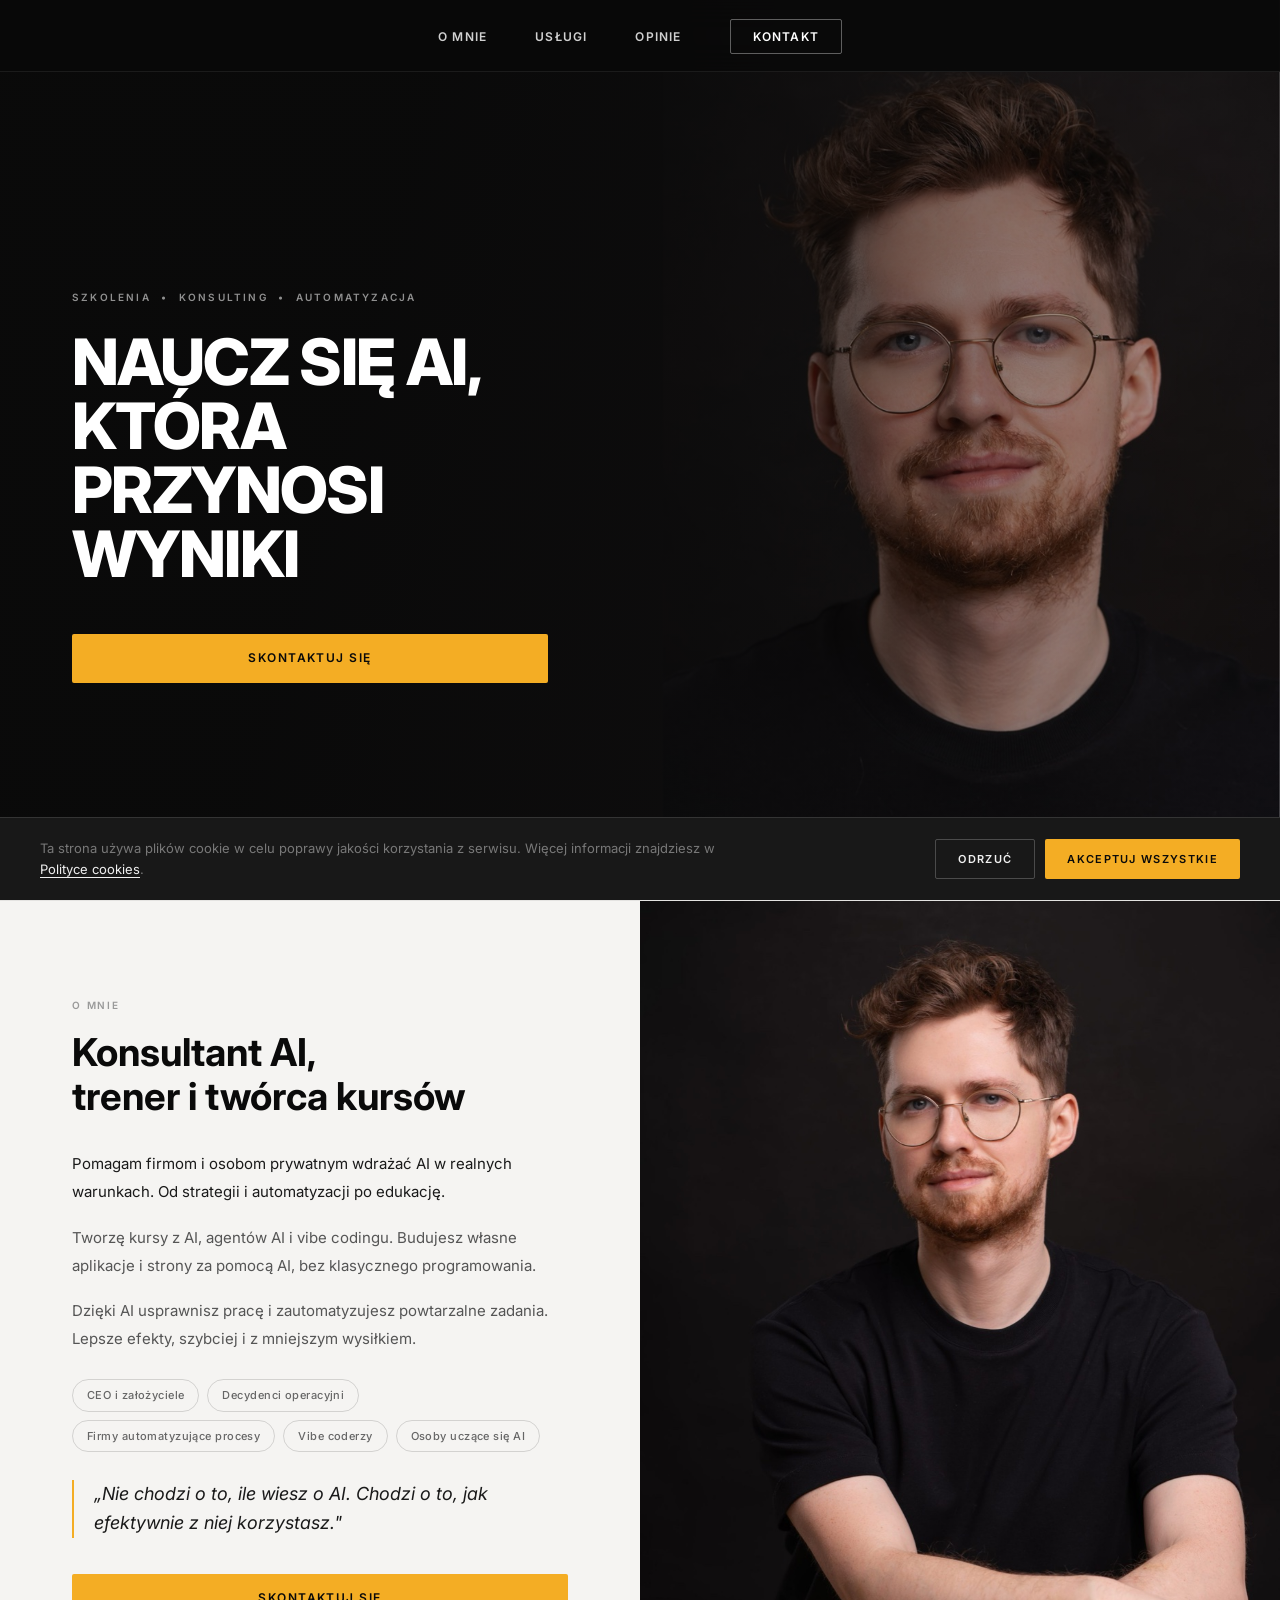
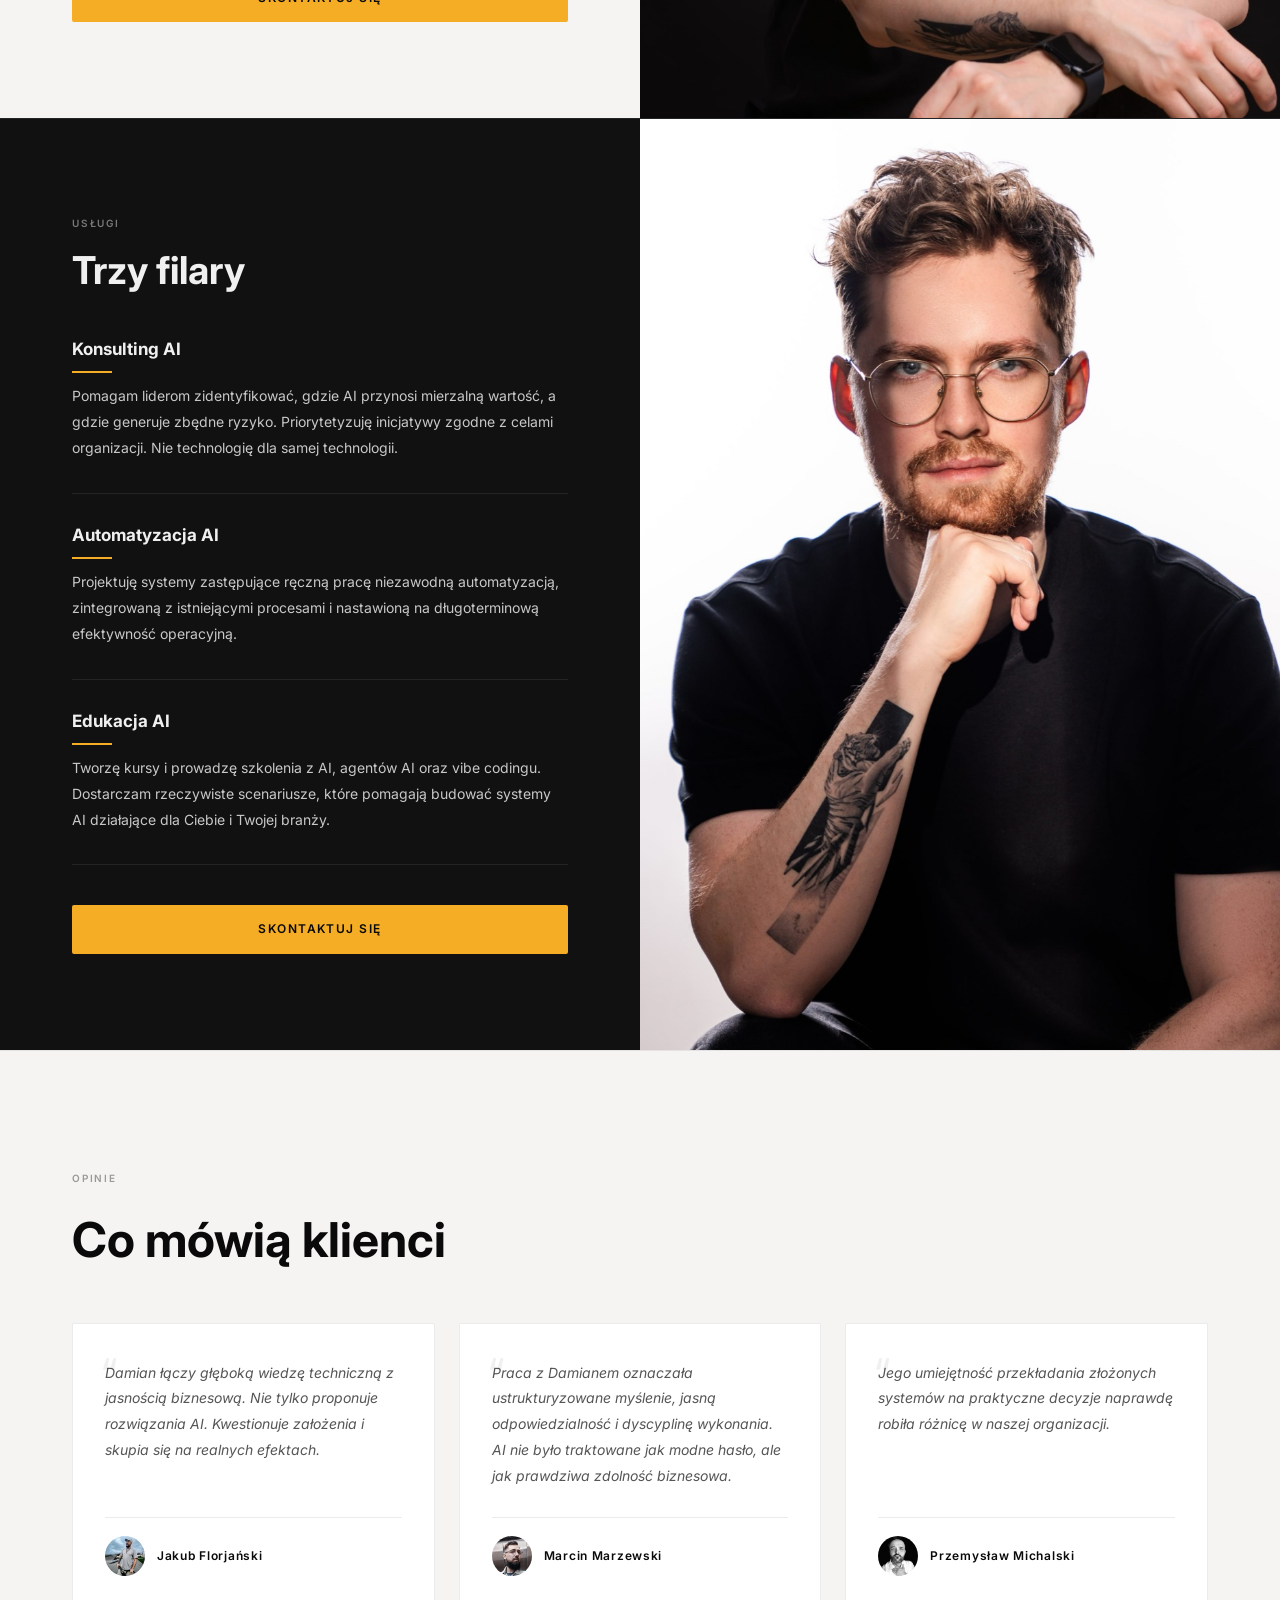
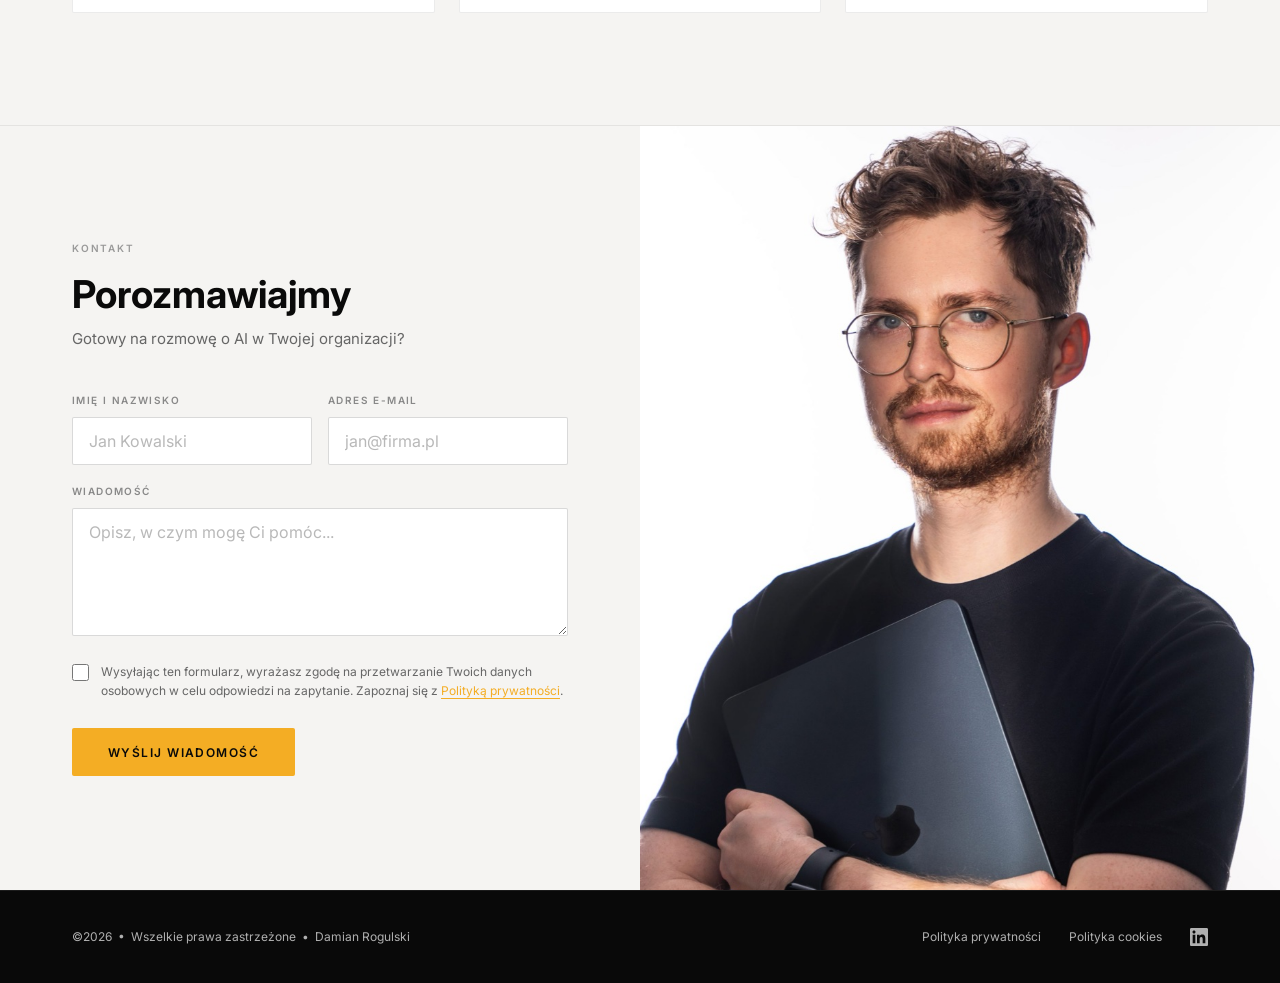
==== index.html @ da8a0a3e "Inicjalny commit strony drogulski.com Statyczna strona HTML/CSS/JS zastępująca WordPress. Zawiera: h" ====
<!DOCTYPE html>
<html lang="pl">
<head>
  <meta charset="UTF-8" />
  <meta name="viewport" content="width=device-width, initial-scale=1.0" />

  <!-- SEO podstawowe -->
  <title>Damian Rogulski | Kursy AI, Agenci AI i Automatyzacja</title>
  <meta name="description" content="Konsultant i trener AI. Kursy z AI, agentów AI i vibe codingu. Pomagam firmom automatyzować procesy i wdrażać sztuczną inteligencję, która daje wyniki." />
  <meta name="keywords" content="kursy AI, szkolenia AI, agenci AI, automatyzacja AI, vibe coding, konsulting AI, sztuczna inteligencja, AI dla firm, nauka AI, ChatGPT, Claude AI, Damian Rogulski" />
  <meta name="author" content="Damian Rogulski" />
  <link rel="canonical" href="https://drogulski.com/" />

  <!-- Open Graph -->
  <meta property="og:type" content="website" />
  <meta property="og:url" content="https://drogulski.com/" />
  <meta property="og:title" content="Damian Rogulski | Kursy AI, Agenci AI i Automatyzacja" />
  <meta property="og:description" content="Konsultant i trener AI. Kursy z AI, agentów AI i vibe codingu. Pomagam firmom automatyzować procesy i wdrażać sztuczną inteligencję, która daje wyniki." />
  <meta property="og:image" content="https://drogulski.com/images/og.jpg" />
  <meta property="og:image:width" content="1200" />
  <meta property="og:image:height" content="630" />
  <meta property="og:locale" content="pl_PL" />
  <meta property="og:site_name" content="Damian Rogulski" />

  <!-- Twitter Card -->
  <meta name="twitter:card" content="summary_large_image" />
  <meta name="twitter:title" content="Damian Rogulski | Kursy AI, Agenci AI i Automatyzacja" />
  <meta name="twitter:description" content="Konsultant i trener AI. Kursy z AI, agentów AI i vibe codingu. Pomagam firmom wdrażać AI, która daje wyniki." />
  <meta name="twitter:image" content="https://drogulski.com/images/og.jpg" />

  <!-- Favicon -->
  <link rel="icon" type="image/png" href="favicon.png" />

  <!-- Fonts -->
  <link rel="preconnect" href="https://fonts.googleapis.com" />
  <link rel="preconnect" href="https://fonts.gstatic.com" crossorigin />
  <link href="https://fonts.googleapis.com/css2?family=Inter:wght@300;400;500;600;700;800&display=swap" rel="stylesheet" />
  <link rel="stylesheet" href="styles.css" />

  <!-- Schema.org -->
  <script type="application/ld+json">
  {
    "@context": "https://schema.org",
    "@type": "Person",
    "name": "Damian Rogulski",
    "url": "https://drogulski.com",
    "image": "https://drogulski.com/images/hero.jpg",
    "jobTitle": "Konsultant AI i Trener",
    "description": "Konsultant AI, trener i twórca kursów z zakresu sztucznej inteligencji, agentów AI, automatyzacji i vibe codingu.",
    "knowsAbout": [
      "Sztuczna inteligencja", "Automatyzacja AI", "Agenty AI",
      "Vibe coding", "Konsulting AI", "ChatGPT", "Kursy AI", "Szkolenia AI"
    ],
    "sameAs": ["https://www.linkedin.com/in/damianrogulski/"],
    "hasOfferCatalog": {
      "@type": "OfferCatalog",
      "name": "Usługi AI",
      "itemListElement": [
        {
          "@type": "Offer",
          "itemOffered": {
            "@type": "Service",
            "name": "Konsulting AI",
            "description": "Identyfikacja obszarów wdrożenia AI i priorytetyzacja inicjatyw zgodnych z celami organizacji."
          }
        },
        {
          "@type": "Offer",
          "itemOffered": {
            "@type": "Service",
            "name": "Automatyzacja AI",
            "description": "Projektowanie systemów automatyzacji procesów biznesowych z wykorzystaniem AI."
          }
        },
        {
          "@type": "Offer",
          "itemOffered": {
            "@type": "Service",
            "name": "Kursy i szkolenia AI",
            "description": "Kursy z AI, agentów AI i vibe codingu dla firm i osób prywatnych."
          }
        }
      ]
    }
  }
  </script>
</head>
<body>

  <!-- ========================
       NAVIGATION
       ======================== -->
  <nav class="nav" id="nav">
    <div class="nav__inner">
      <ul class="nav__menu" id="navMenu">
        <li><a href="#o-mnie">O mnie</a></li>
        <li><a href="#uslugi">Usługi</a></li>
        <li><a href="#opinie">Opinie</a></li>
        <li><a href="#kontakt" class="nav__cta">Kontakt</a></li>
      </ul>
      <button class="nav__burger" id="navBurger" aria-label="Otwórz menu" aria-expanded="false">
        <span></span><span></span><span></span>
      </button>
    </div>
  </nav>

  <!-- ========================
       HERO
       ======================== -->
  <section class="hero" id="start">
    <div class="hero__bg">
      <img src="images/hero.jpg" alt="" role="presentation" fetchpriority="high" />
    </div>
    <div class="hero__content">
      <p class="hero__eyebrow">SZKOLENIA &nbsp;•&nbsp; KONSULTING &nbsp;•&nbsp; AUTOMATYZACJA</p>
      <h1 class="hero__title">NAUCZ SIĘ AI,<br>KTÓRA PRZYNOSI<br>WYNIKI</h1>
      <a href="#kontakt" class="btn btn--primary">SKONTAKTUJ SIĘ</a>
    </div>
  </section>

  <!-- ========================
       ABOUT
       ======================== -->
  <section class="about" id="o-mnie">
    <div class="about__content">
      <span class="section-label">O mnie</span>
      <h2 class="about__heading">Konsultant&nbsp;AI,<br>trener i&nbsp;twórca kursów</h2>

      <p class="about__lead">
        Pomagam firmom i osobom prywatnym wdrażać AI w realnych warunkach.
        Od strategii i automatyzacji po edukację.
      </p>
      <p>
        Tworzę kursy z AI, agentów AI i vibe codingu.
        Budujesz własne aplikacje i strony za pomocą AI, bez klasycznego programowania.
      </p>
      <p>
        Dzięki AI usprawnisz pracę i zautomatyzujesz powtarzalne zadania.
        Lepsze efekty, szybciej i z mniejszym wysiłkiem.
      </p>

      <div class="about__chips">
        <span class="chip">CEO&nbsp;i&nbsp;założyciele</span>
        <span class="chip">Decydenci operacyjni</span>
        <span class="chip">Firmy automatyzujące procesy</span>
        <span class="chip">Vibe coderzy</span>
        <span class="chip">Osoby uczące się AI</span>
      </div>

      <p class="about__quote">
        „Nie chodzi o to, ile wiesz o AI. Chodzi o to, jak efektywnie z niej korzystasz."
      </p>

      <a href="#kontakt" class="btn btn--primary">SKONTAKTUJ SIĘ</a>
    </div>
    <div class="about__photo">
      <img src="images/about.jpg" alt="Damian Rogulski" loading="lazy" />
    </div>
  </section>

  <!-- ========================
       SERVICES
       ======================== -->
  <section class="services" id="uslugi">
    <div class="services__content">
      <span class="section-label">Usługi</span>
      <h2 class="services__title">Trzy filary</h2>

      <div class="service-item">
        <h3>Konsulting AI</h3>
        <p>
          Pomagam liderom zidentyfikować, gdzie AI przynosi mierzalną wartość,
          a gdzie generuje zbędne ryzyko. Priorytetyzuję inicjatywy zgodne
          z celami organizacji. Nie technologię dla samej technologii.
        </p>
      </div>

      <div class="service-item">
        <h3>Automatyzacja AI</h3>
        <p>
          Projektuję systemy zastępujące ręczną pracę niezawodną automatyzacją,
          zintegrowaną z istniejącymi procesami i nastawioną na długoterminową
          efektywność operacyjną.
        </p>
      </div>

      <div class="service-item">
        <h3>Edukacja AI</h3>
        <p>
          Tworzę kursy i prowadzę szkolenia z AI, agentów AI oraz vibe codingu.
          Dostarczam rzeczywiste scenariusze, które pomagają budować systemy AI
          działające dla Ciebie i Twojej branży.
        </p>
      </div>

      <a href="#kontakt" class="btn btn--primary">SKONTAKTUJ SIĘ</a>
    </div>
    <div class="services__photo">
      <img src="images/services.jpg" alt="Damian Rogulski" loading="lazy" />
    </div>
  </section>

  <!-- ========================
       TESTIMONIALS
       ======================== -->
  <section class="testimonials" id="opinie">
    <div class="container">
      <div class="testimonials__header">
        <span class="section-label">Opinie</span>
        <h2 class="testimonials__title">Co mówią klienci</h2>
      </div>

      <div class="testimonials__grid">

        <div class="testimonial">
          <p class="testimonial__quote">
            Damian łączy głęboką wiedzę techniczną z jasnością biznesową.
            Nie tylko proponuje rozwiązania AI. Kwestionuje założenia
            i skupia się na realnych efektach.
          </p>
          <div class="testimonial__footer">
            <img src="images/jakub.jpg" alt="Jakub Florjański" class="testimonial__avatar" width="40" height="40" loading="lazy" />
            <span class="testimonial__name">Jakub Florjański</span>
          </div>
        </div>

        <div class="testimonial">
          <p class="testimonial__quote">
            Praca z Damianem oznaczała ustrukturyzowane myślenie, jasną
            odpowiedzialność i dyscyplinę wykonania. AI nie było traktowane
            jak modne hasło, ale jak prawdziwa zdolność biznesowa.
          </p>
          <div class="testimonial__footer">
            <img src="images/marcin.jpg" alt="Marcin Marzewski" class="testimonial__avatar" width="40" height="40" loading="lazy" />
            <span class="testimonial__name">Marcin Marzewski</span>
          </div>
        </div>

        <div class="testimonial">
          <p class="testimonial__quote">
            Jego umiejętność przekładania złożonych systemów na praktyczne
            decyzje naprawdę robiła różnicę w naszej organizacji.
          </p>
          <div class="testimonial__footer">
            <img src="images/przemyslaw.jpg" alt="Przemysław Michalski" class="testimonial__avatar" width="40" height="40" loading="lazy" />
            <span class="testimonial__name">Przemysław Michalski</span>
          </div>
        </div>

      </div>
    </div>
  </section>

  <!-- ========================
       CONTACT
       ======================== -->
  <section class="contact" id="kontakt">
    <div class="contact__content">
      <span class="section-label">Kontakt</span>
      <h2 class="contact__title">Porozmawiajmy</h2>
      <p class="contact__sub">Gotowy na rozmowę o AI w Twojej organizacji?</p>

      <form class="contact-form" id="contactForm"
            action="https://formspree.io/f/mbdwpvkb"
            method="POST"
            novalidate>
        <div class="form-row">
          <div class="form-group">
            <label for="name">Imię i nazwisko</label>
            <input type="text" id="name" name="name" placeholder="Jan Kowalski" required />
          </div>
          <div class="form-group">
            <label for="email">Adres e-mail</label>
            <input type="email" id="email" name="email" placeholder="jan@firma.pl" required />
          </div>
        </div>

        <div class="form-group">
          <label for="message">Wiadomość</label>
          <textarea id="message" name="message" rows="5"
            placeholder="Opisz, w czym mogę Ci pomóc..." required></textarea>
        </div>

        <div class="form-check">
          <input type="checkbox" id="privacy" name="privacy" required />
          <label for="privacy">
            Wysyłając ten formularz, wyrażasz zgodę na przetwarzanie Twoich danych osobowych
            w celu odpowiedzi na zapytanie. Zapoznaj się z
            <a href="privacy-policy.html">Polityką prywatności</a>.
          </label>
        </div>

        <button type="submit" class="btn btn--primary">WYŚLIJ WIADOMOŚĆ</button>
      </form>
    </div>
    <div class="contact__photo">
      <img src="images/contact.jpg" alt="Damian Rogulski" loading="lazy" />
    </div>
  </section>

  <!-- ========================
       FOOTER
       ======================== -->
  <footer class="footer">
    <div class="container">
      <div class="footer__inner">
        <p class="footer__copy">©2026 &nbsp;•&nbsp; Wszelkie prawa zastrzeżone &nbsp;•&nbsp; Damian Rogulski</p>
        <nav class="footer__links" aria-label="Linki stopki">
          <a href="privacy-policy.html">Polityka prywatności</a>
          <a href="cookie-policy.html">Polityka cookies</a>
          <a href="https://www.linkedin.com/in/damianrogulski/"
             target="_blank" rel="noopener noreferrer"
             aria-label="LinkedIn" class="footer__social">
            <svg viewBox="0 0 24 24" fill="currentColor" aria-hidden="true">
              <path d="M20.447 20.452h-3.554v-5.569c0-1.328-.027-3.037-1.852-3.037-1.853 0-2.136
              1.445-2.136 2.939v5.667H9.351V9h3.414v1.561h.046c.477-.9 1.637-1.85
              3.37-1.85 3.601 0 4.267 2.37 4.267 5.455v6.286zM5.337
              7.433c-1.144 0-2.063-.926-2.063-2.065 0-1.138.92-2.063 2.063-2.063
              1.14 0 2.064.925 2.064 2.063 0 1.139-.925 2.065-2.064
              2.065zm1.782 13.019H3.555V9h3.564v11.452zM22.225
              0H1.771C.792 0 0 .774 0 1.729v20.542C0 23.227.792 24 1.771
              24h20.451C23.2 24 24 23.227 24 22.271V1.729C24 .774 23.2 0
              22.222 0h.003z"/>
            </svg>
          </a>
        </nav>
      </div>
    </div>
  </footer>

  <!-- ========================
       COOKIE BANNER
       ======================== -->
  <div class="cookie-banner" id="cookieBanner" role="dialog" aria-label="Zgoda na pliki cookie">
    <div class="cookie-banner__inner">
      <p class="cookie-banner__text">
        Ta strona używa plików cookie w celu poprawy jakości korzystania z serwisu.
        Więcej informacji znajdziesz w
        <a href="cookie-policy.html">Polityce cookies</a>.
      </p>
      <div class="cookie-banner__actions">
        <button class="btn btn--ghost" id="cookieReject">Odrzuć</button>
        <button class="btn btn--primary" id="cookieAccept">Akceptuj wszystkie</button>
      </div>
    </div>
  </div>

  <script src="script.js"></script>
</body>
</html>
---- styles.css ----
/* =========================================
   RESET & BASE
   ========================================= */
*, *::before, *::after {
  box-sizing: border-box;
  margin: 0;
  padding: 0;
}

:root {
  --bg:           #090909;
  --bg-alt:       #111111;
  --text:         #f0f0f0;
  --text-muted:   #787878;
  --border:       rgba(255, 255, 255, 0.08);
  --border-hover: rgba(255, 255, 255, 0.22);
  --gold:         #f4ad24;
  --gold-hover:   #d9941a;
  --font:         'Inter', -apple-system, BlinkMacSystemFont, 'Segoe UI', sans-serif;
  --max-w:        1200px;
  --nav-h:        72px;
  --pad-x:        72px;
  --pad-y:        96px;
}

html {
  scroll-behavior: smooth;
  -webkit-font-smoothing: antialiased;
}

body {
  font-family: var(--font);
  background-color: var(--bg);
  color: var(--text);
  line-height: 1.7;
  font-size: 16px;
  overflow-x: hidden;
}

h1, h2, h3 { line-height: 1.12; font-weight: 700; }
a { color: inherit; text-decoration: none; }
img { max-width: 100%; display: block; }

/* =========================================
   UTILITIES
   ========================================= */
.container {
  max-width: var(--max-w);
  margin: 0 auto;
  padding: 0 32px;
}

.section-label {
  display: inline-block;
  font-size: 10px;
  font-weight: 600;
  letter-spacing: 0.18em;
  text-transform: uppercase;
  color: var(--text-muted);
  margin-bottom: 16px;
}

/* =========================================
   BUTTONS
   ========================================= */
.btn {
  display: inline-flex;
  align-items: center;
  justify-content: center;
  gap: 8px;
  padding: 14px 36px;
  font-family: var(--font);
  font-size: 12px;
  font-weight: 600;
  letter-spacing: 0.12em;
  text-transform: uppercase;
  cursor: pointer;
  border: none;
  border-radius: 2px;
  transition: background 0.18s ease, border-color 0.18s ease, color 0.18s ease;
  text-decoration: none;
  min-height: 48px;
}

.btn--primary {
  background: var(--gold);
  color: #0a0a0a;
}
.btn--primary:hover { background: var(--gold-hover); }

.btn--ghost {
  background: transparent;
  color: var(--text);
  border: 1px solid var(--border-hover);
}
.btn--ghost:hover {
  border-color: #fff;
  background: rgba(255,255,255,0.04);
}

/* =========================================
   NAVIGATION
   ========================================= */
.nav {
  position: fixed;
  top: 0; left: 0; right: 0;
  z-index: 100;
  height: var(--nav-h);
  background: rgba(9, 9, 9, 0.92);
  backdrop-filter: blur(16px);
  -webkit-backdrop-filter: blur(16px);
  border-bottom: 1px solid var(--border);
}

.nav__inner {
  max-width: var(--max-w);
  margin: 0 auto;
  padding: 0 32px;
  height: 100%;
  display: flex;
  align-items: center;
  justify-content: center;
  position: relative;
}

.nav__logo {
  font-size: 17px;
  font-weight: 800;
  letter-spacing: 0.04em;
}

.nav__menu {
  display: flex;
  list-style: none;
  gap: 48px;
  align-items: center;
}
.nav__menu a {
  font-size: 12px;
  font-weight: 600;
  letter-spacing: 0.10em;
  color: #d0d0d0;
  transition: color 0.18s;
  text-transform: uppercase;
}
.nav__menu a:hover { color: #fff; }
.nav__menu .nav__cta {
  color: #fff;
  border: 1px solid rgba(255,255,255,0.35);
  padding: 9px 22px;
  border-radius: 2px;
}
.nav__menu .nav__cta:hover {
  background: rgba(255,255,255,0.08);
  border-color: rgba(255,255,255,0.6);
}

.nav__burger {
  display: none;
  flex-direction: column;
  gap: 5px;
  background: none;
  border: none;
  cursor: pointer;
  padding: 6px;
}
.nav__burger span {
  display: block;
  width: 22px;
  height: 1.5px;
  background: var(--text);
  transition: all 0.28s ease;
  transform-origin: center;
}
.nav__burger.open span:nth-child(1) { transform: translateY(6.5px) rotate(45deg); }
.nav__burger.open span:nth-child(2) { opacity: 0; transform: scaleX(0); }
.nav__burger.open span:nth-child(3) { transform: translateY(-6.5px) rotate(-45deg); }

/* =========================================
   SHARED PHOTO PANEL
   ========================================= */
.photo-panel {
  position: relative;
  overflow: hidden;
}
.photo-panel img {
  position: absolute;
  inset: 0;
  width: 100%;
  height: 100%;
  object-fit: cover;
  object-position: top center;
}

/* =========================================
   HERO
   ========================================= */
.hero {
  position: relative;
  min-height: 100vh;
  overflow: hidden;
  padding-top: var(--nav-h);
  display: flex;
  align-items: center;
}

/* Background image */
.hero__bg {
  position: absolute;
  inset: 0;
  z-index: 0;
}
.hero__bg img {
  width: 100%;
  height: 100%;
  object-fit: cover;
  object-position: center 25%;
}
.hero__bg::after {
  content: '';
  position: absolute;
  inset: 0;
  background: linear-gradient(
    105deg,
    rgba(9,9,9,0.90) 30%,
    rgba(9,9,9,0.55) 60%,
    rgba(9,9,9,0.20) 100%
  );
}

/* Content */
.hero__content {
  position: relative;
  z-index: 1;
  max-width: 620px;
  padding: var(--pad-y) var(--pad-x);
  display: flex;
  flex-direction: column;
  justify-content: center;
}

.hero__eyebrow {
  font-size: 10px;
  font-weight: 600;
  letter-spacing: 0.22em;
  text-transform: uppercase;
  color: rgba(255,255,255,0.55);
  margin-bottom: 24px;
}

.hero__title {
  font-size: clamp(36px, 5vw, 88px);
  font-weight: 800;
  letter-spacing: -0.025em;
  line-height: 1.0;
  margin-bottom: 48px;
  color: #fff;
}

/* =========================================
   ABOUT  (light section)
   ========================================= */
.about {
  display: grid;
  grid-template-columns: 1fr 1fr;
  min-height: 85vh;
  background: #f5f4f2;
  border-top: 1px solid rgba(0,0,0,0.07);
}

.about__content {
  padding: var(--pad-y) var(--pad-x);
  display: flex;
  flex-direction: column;
  justify-content: center;
}

.about .section-label { color: #999; }

.about__heading {
  font-size: clamp(28px, 3vw, 44px);
  font-weight: 700;
  margin-bottom: 32px;
  line-height: 1.15;
  color: #0a0a0a;
}

.about__lead {
  font-size: 18px;
  line-height: 1.75;
  color: #1a1a1a;
  margin-bottom: 20px;
}

.about__content p {
  font-size: 15px;
  line-height: 1.85;
  color: #555;
  margin-bottom: 18px;
}
.about__content p.about__lead { color: #1a1a1a; }
.about__content strong { color: #1a1a1a; }

.about__chips {
  display: flex;
  flex-wrap: wrap;
  gap: 8px;
  margin: 8px 0 28px;
}
.chip {
  font-size: 11px;
  font-weight: 500;
  letter-spacing: 0.04em;
  padding: 6px 14px;
  border: 1px solid rgba(0,0,0,0.14);
  color: #666;
  border-radius: 100px;
  white-space: nowrap;
}

.about__quote {
  font-size: 18px !important;
  font-style: italic;
  color: #1a1a1a !important;
  border-left: 2px solid var(--gold);
  padding-left: 20px;
  margin-bottom: 36px !important;
  line-height: 1.6 !important;
}

.about__photo {
  position: relative;
  overflow: hidden;
  min-height: 500px;
}
.about__photo img {
  position: absolute;
  inset: 0;
  width: 100%;
  height: 100%;
  object-fit: cover;
  object-position: top center;
}

/* =========================================
   SERVICES
   ========================================= */
.services {
  display: grid;
  grid-template-columns: 1fr 1fr;
  min-height: 85vh;
  background: var(--bg-alt);
  border-top: 1px solid var(--border);
}

.services__photo {
  position: relative;
  overflow: hidden;
  min-height: 500px;
}
.services__photo img {
  position: absolute;
  inset: 0;
  width: 100%;
  height: 100%;
  object-fit: cover;
  object-position: top center;
}

.services__content {
  padding: var(--pad-y) var(--pad-x);
  display: flex;
  flex-direction: column;
  justify-content: center;
}

.services__title {
  font-size: clamp(28px, 3vw, 44px);
  font-weight: 700;
  margin-bottom: 48px;
  line-height: 1.15;
}

.service-item {
  padding-bottom: 32px;
  margin-bottom: 32px;
  border-bottom: 1px solid var(--border);
}
.service-item:last-of-type {
  margin-bottom: 40px;
}

.service-item h3 {
  font-size: 17px;
  font-weight: 700;
  margin-bottom: 10px;
  color: var(--text);
  position: relative;
  padding-bottom: 14px;
}
.service-item h3::after {
  content: '';
  position: absolute;
  bottom: 0;
  left: 0;
  width: 40px;
  height: 2px;
  background: var(--gold);
}

.service-item p {
  font-size: 14px;
  line-height: 1.85;
  color: #c8c8c8;
}

/* =========================================
   TESTIMONIALS  (light section)
   ========================================= */
.testimonials {
  padding: 112px 0;
  background: #f5f4f2;
  border-top: 1px solid rgba(0,0,0,0.07);
}

.testimonials__header { margin-bottom: 56px; }

.testimonials .section-label { color: #999; }

.testimonials__title {
  font-size: clamp(28px, 4vw, 48px);
  margin-top: 10px;
  color: #0a0a0a;
}

.testimonials__grid {
  display: grid;
  grid-template-columns: repeat(3, 1fr);
  gap: 24px;
}

.testimonial {
  padding: 36px 32px;
  background: #fff;
  border: 1px solid rgba(0,0,0,0.08);
  border-radius: 2px;
  display: flex;
  flex-direction: column;
  transition: border-color 0.22s, box-shadow 0.22s;
}
.testimonial:hover {
  border-color: rgba(0,0,0,0.18);
  box-shadow: 0 4px 24px rgba(0,0,0,0.07);
}

.testimonial__quote {
  font-size: 14px;
  line-height: 1.85;
  color: #555;
  font-style: italic;
  flex: 1;
  margin-bottom: 28px;
  position: relative;
}
.testimonial__quote::before {
  content: '\201C';
  font-size: 48px;
  line-height: 1;
  color: rgba(0,0,0,0.06);
  font-style: normal;
  position: absolute;
  top: -8px;
  left: -4px;
}

.testimonial__footer {
  border-top: 1px solid rgba(0,0,0,0.08);
  padding-top: 18px;
  display: flex;
  align-items: center;
  gap: 12px;
}

.testimonial__avatar {
  width: 40px;
  height: 40px;
  border-radius: 50%;
  object-fit: cover;
  flex-shrink: 0;
  filter: grayscale(20%);
}

.testimonial__name {
  font-size: 12px;
  font-weight: 600;
  letter-spacing: 0.06em;
  color: #0a0a0a;
}

/* =========================================
   CONTACT  (light section)
   ========================================= */
.contact {
  display: grid;
  grid-template-columns: 1fr 1fr;
  min-height: 85vh;
  background: #f5f4f2;
  border-top: 1px solid rgba(0,0,0,0.07);
}

.contact__content {
  padding: var(--pad-y) var(--pad-x);
  display: flex;
  flex-direction: column;
  justify-content: center;
}

.contact .section-label { color: #999; }

.contact__title {
  font-size: clamp(28px, 3vw, 44px);
  font-weight: 700;
  margin-bottom: 10px;
  color: #0a0a0a;
}

.contact__sub {
  color: #666;
  font-size: 15px;
  margin-bottom: 40px;
}

.contact__photo {
  position: relative;
  overflow: hidden;
  min-height: 500px;
}
.contact__photo img {
  position: absolute;
  inset: 0;
  width: 100%;
  height: 100%;
  object-fit: cover;
  object-position: top center;
}

/* Form */
.form-row {
  display: grid;
  grid-template-columns: 1fr 1fr;
  gap: 16px;
}

.form-group { margin-bottom: 18px; }

.form-group label {
  display: block;
  font-size: 10px;
  font-weight: 600;
  letter-spacing: 0.14em;
  text-transform: uppercase;
  color: #888;
  margin-bottom: 8px;
}

.form-group input,
.form-group textarea {
  width: 100%;
  padding: 13px 16px;
  background: #fff;
  border: 1px solid rgba(0,0,0,0.15);
  border-radius: 2px;
  color: #1a1a1a;
  font-family: var(--font);
  font-size: 16px;
  outline: none;
  resize: vertical;
  transition: border-color 0.18s, box-shadow 0.18s;
}
.form-group input:focus,
.form-group textarea:focus {
  border-color: var(--gold);
  box-shadow: 0 0 0 3px rgba(244,173,36,0.12);
}
.form-group input::placeholder,
.form-group textarea::placeholder {
  color: rgba(0,0,0,0.28);
}

.form-check {
  display: flex;
  align-items: flex-start;
  gap: 12px;
  margin-bottom: 28px;
}
.form-check input[type="checkbox"] {
  width: 17px;
  height: 17px;
  flex-shrink: 0;
  margin-top: 2px;
  accent-color: var(--gold);
  cursor: pointer;
}
.form-check label {
  font-size: 12px;
  color: #666;
  cursor: pointer;
  line-height: 1.6;
}
.form-check a {
  color: var(--gold);
  text-decoration: underline;
  text-underline-offset: 3px;
}

/* Validation states */
.form-error {
  display: block;
  font-size: 11px;
  color: #c0392b;
  margin-top: 6px;
  letter-spacing: 0.02em;
}
.form-group--error input,
.form-group--error textarea {
  border-color: #c0392b;
}
.form-group--error input:focus,
.form-group--error textarea:focus {
  box-shadow: 0 0 0 3px rgba(192,57,43,0.12);
  border-color: #c0392b;
}
.form-check--error label { color: #c0392b; }

/* Success message (light section context) */
.form-success {
  text-align: center;
  padding: 48px 0;
  color: #555;
  font-size: 15px;
}
.form-success strong {
  display: block;
  font-size: 22px;
  color: #1a1a1a;
  margin-bottom: 12px;
}

/* =========================================
   FOOTER
   ========================================= */
.footer {
  padding: 36px 0;
  border-top: 1px solid var(--border);
}

.footer__inner {
  display: flex;
  align-items: center;
  justify-content: space-between;
  gap: 24px;
  flex-wrap: wrap;
}

.footer__copy { font-size: 12px; color: #b0b0b0; }

.footer__links {
  display: flex;
  align-items: center;
  gap: 28px;
}
.footer__links a {
  font-size: 12px;
  color: #b0b0b0;
  transition: color 0.18s;
}
.footer__links a:hover { color: var(--text); }
.footer__social svg { width: 18px; height: 18px; display: block; }

/* =========================================
   COOKIE BANNER
   ========================================= */
.cookie-banner {
  position: fixed;
  bottom: 0; left: 0; right: 0;
  z-index: 300;
  background: #181818;
  border-top: 1px solid rgba(255,255,255,0.12);
  padding: 20px 32px;
  transform: translateY(100%);
  transition: transform 0.38s cubic-bezier(0.22, 1, 0.36, 1);
}
.cookie-banner.show { transform: translateY(0); }

.cookie-banner__inner {
  max-width: var(--max-w);
  margin: 0 auto;
  display: flex;
  align-items: center;
  justify-content: space-between;
  gap: 32px;
  flex-wrap: wrap;
}

.cookie-banner__text {
  font-size: 13px;
  color: var(--text-muted);
  max-width: 680px;
  line-height: 1.6;
}
.cookie-banner__text a {
  color: var(--text);
  text-decoration: underline;
  text-underline-offset: 3px;
}

.cookie-banner__actions { display: flex; gap: 10px; flex-shrink: 0; }
.cookie-banner__actions .btn { padding: 10px 22px; font-size: 11px; min-height: 40px; }

/* =========================================
   POLICY PAGES
   ========================================= */
.policy-page {
  padding: calc(var(--nav-h) + 72px) 0 96px;
}
.policy-page .container { max-width: 760px; }
.policy-page h1 { font-size: clamp(28px, 4vw, 48px); margin-bottom: 12px; }
.policy-page .policy-date {
  font-size: 12px;
  color: var(--text-muted);
  letter-spacing: 0.06em;
  margin-bottom: 56px;
  display: block;
}
.policy-page h2 {
  font-size: 18px;
  font-weight: 600;
  margin-top: 48px;
  margin-bottom: 16px;
}
.policy-page p,
.policy-page li {
  font-size: 14px;
  line-height: 1.9;
  color: var(--text-muted);
  margin-bottom: 14px;
}
.policy-page ul, .policy-page ol { padding-left: 20px; margin-bottom: 14px; }
.policy-page a { color: var(--gold); text-decoration: underline; text-underline-offset: 3px; }
.policy-page table {
  width: 100%;
  border-collapse: collapse;
  margin: 24px 0;
  font-size: 13px;
}
.policy-page th {
  text-align: left;
  font-size: 10px;
  letter-spacing: 0.12em;
  text-transform: uppercase;
  color: var(--text-muted);
  border-bottom: 1px solid var(--border);
  padding: 10px 12px;
}
.policy-page td {
  color: var(--text-muted);
  border-bottom: 1px solid var(--border);
  padding: 12px;
  vertical-align: top;
}

/* =========================================
   RESPONSIVE — TABLET
   ========================================= */
@media (max-width: 1024px) {
  :root { --pad-x: 48px; --pad-y: 80px; }

  .hero__title { font-size: clamp(32px, 5vw, 64px); }
  .testimonials__grid { grid-template-columns: 1fr 1fr; }
}

/* =========================================
   RESPONSIVE — MOBILE
   ========================================= */
@media (max-width: 768px) {
  :root { --nav-h: 60px; --pad-x: 24px; --pad-y: 60px; }

  /* Nav */
  .nav__inner { justify-content: flex-end; }
  .nav__menu {
    display: none;
    position: absolute;
    top: var(--nav-h);
    left: 0; right: 0;
    background: rgba(9,9,9,0.98);
    backdrop-filter: blur(16px);
    flex-direction: column;
    padding: 20px 18px 28px;
    gap: 0;
    border-bottom: 1px solid var(--border);
  }
  .nav__menu.open { display: flex; }
  .nav__menu li { border-bottom: 1px solid var(--border); }
  .nav__menu li:last-child { border-bottom: none; margin-top: 12px; }
  .nav__menu a { display: block; padding: 14px 0; font-size: 14px; color: var(--text); }
  .nav__menu .nav__cta { text-align: center; padding: 14px 0; border: none; }
  .nav__burger { display: flex; }

  /* Split sections — stack vertically */
  .hero,
  .about,
  .services,
  .contact {
    grid-template-columns: 1fr;
  }

  /* Hero */
  .hero { min-height: 100svh; }
  .hero__bg::after {
    background: linear-gradient(
      180deg,
      rgba(9,9,9,0.75) 0%,
      rgba(9,9,9,0.60) 100%
    );
  }
  .hero__content { padding: 64px var(--pad-x) 56px; max-width: 100%; }
  .hero__title { font-size: clamp(32px, 10vw, 52px); margin-bottom: 32px; }

  /* About */
  .about__content { padding: var(--pad-y) var(--pad-x); }
  .about__photo { height: 65vw; min-height: 300px; order: -1; }
  .about__photo img { position: relative; inset: auto; width: 100%; height: 100%; }

  /* Services */
  .services { grid-template-columns: 1fr; }
  .services__content { padding: var(--pad-y) var(--pad-x); }
  .services__photo { height: 65vw; min-height: 300px; }
  .services__photo img { position: relative; inset: auto; width: 100%; height: 100%; }

  /* Testimonials */
  .testimonials { padding: 72px 0; }
  .testimonials__grid { grid-template-columns: 1fr; gap: 16px; }
  .testimonial { padding: 28px 22px; }

  /* Contact */
  .contact__content { padding: var(--pad-y) var(--pad-x); }
  .contact__photo { height: 65vw; min-height: 300px; }
  .contact__photo img { position: relative; inset: auto; width: 100%; height: 100%; }
  .form-row { grid-template-columns: 1fr; }

  /* Footer */
  .footer { padding: 32px 0; }
  .footer__inner { flex-direction: column; align-items: center; gap: 16px; text-align: center; }
  .footer__links { flex-wrap: wrap; justify-content: center; gap: 20px; }

  /* Cookie */
  .cookie-banner { padding: 16px 18px; }
  .cookie-banner__inner { flex-direction: column; gap: 16px; }
  .cookie-banner__actions { width: 100%; display: grid; grid-template-columns: 1fr 1fr; gap: 8px; }

  /* Policy */
  .policy-page { padding: calc(var(--nav-h) + 48px) 0 64px; }
  .policy-page h2 { font-size: 16px; margin-top: 36px; }
  .policy-page table { display: block; overflow-x: auto; }
}

/* =========================================
   RESPONSIVE — SMALL PHONES
   ========================================= */
@media (max-width: 420px) {
  .hero__title { font-size: 30px; }
  .about__chips { gap: 6px; }
  .chip { font-size: 10px; padding: 5px 11px; }
}
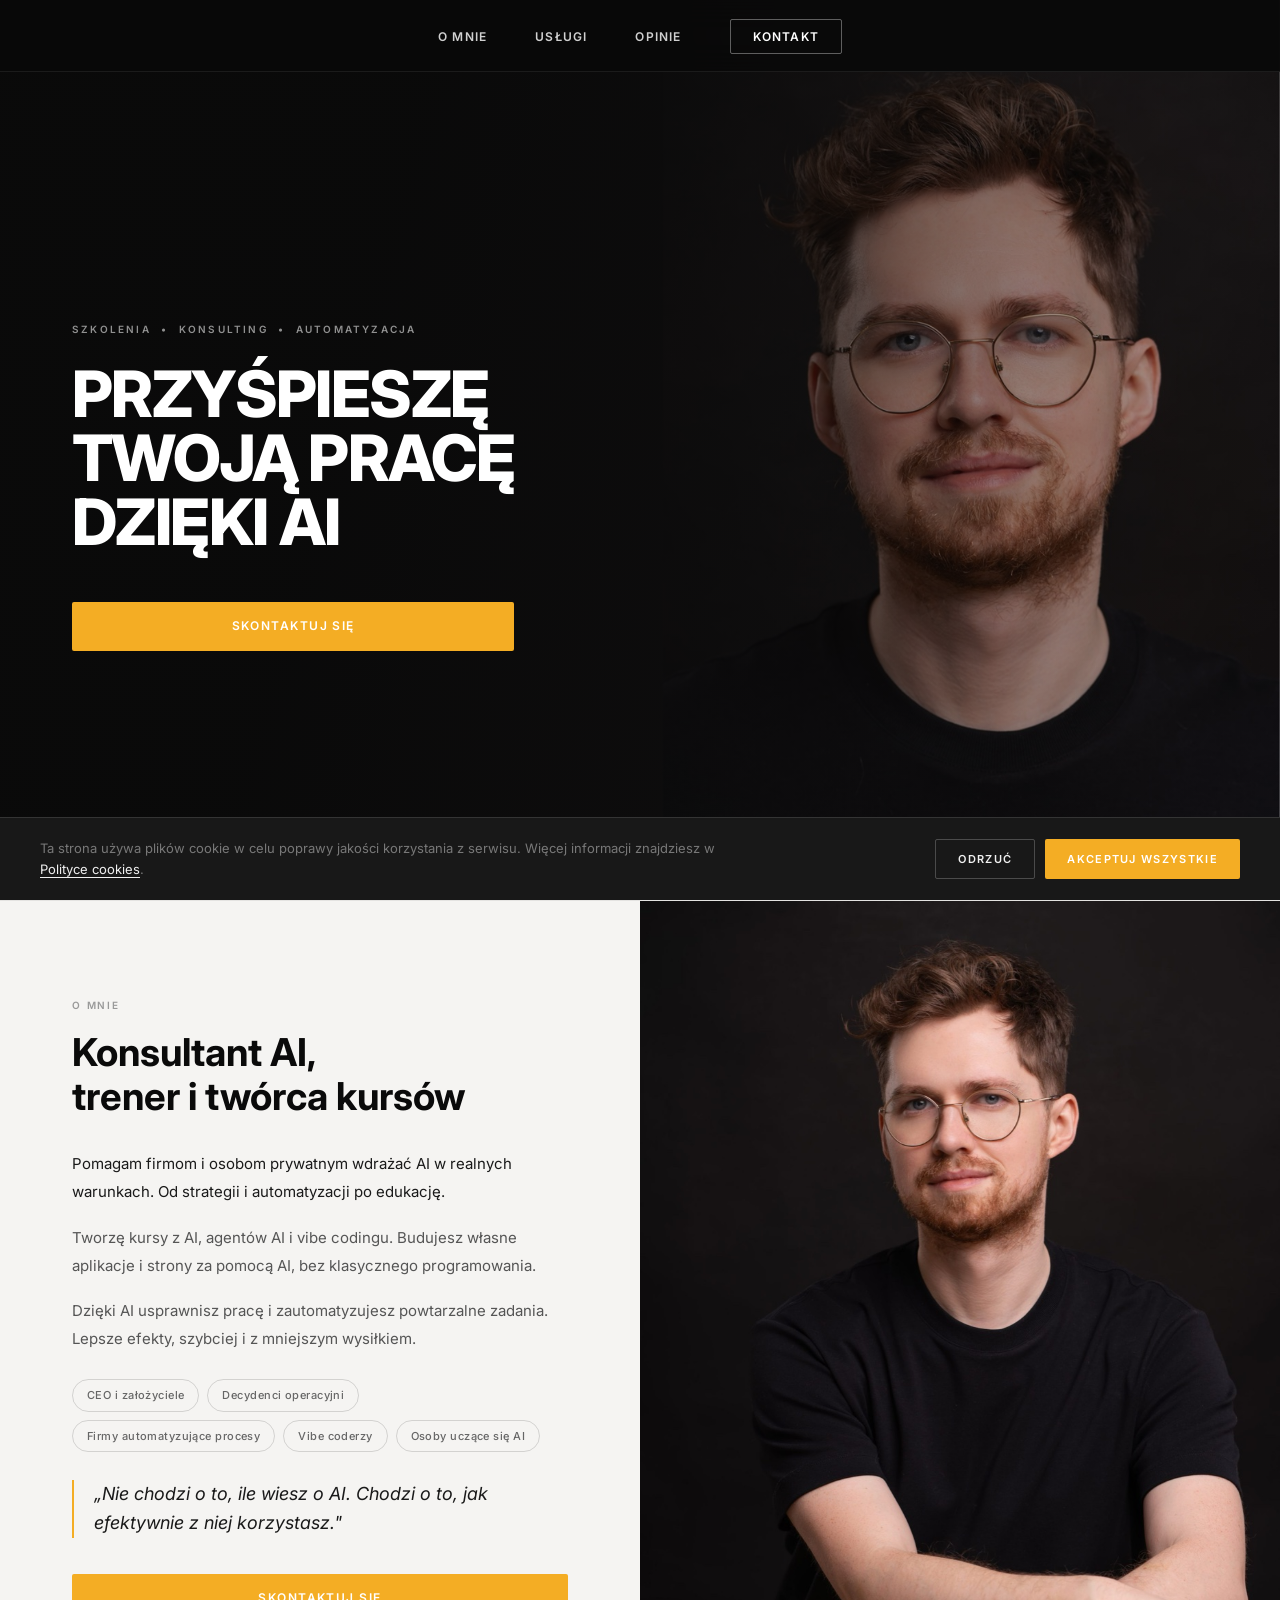
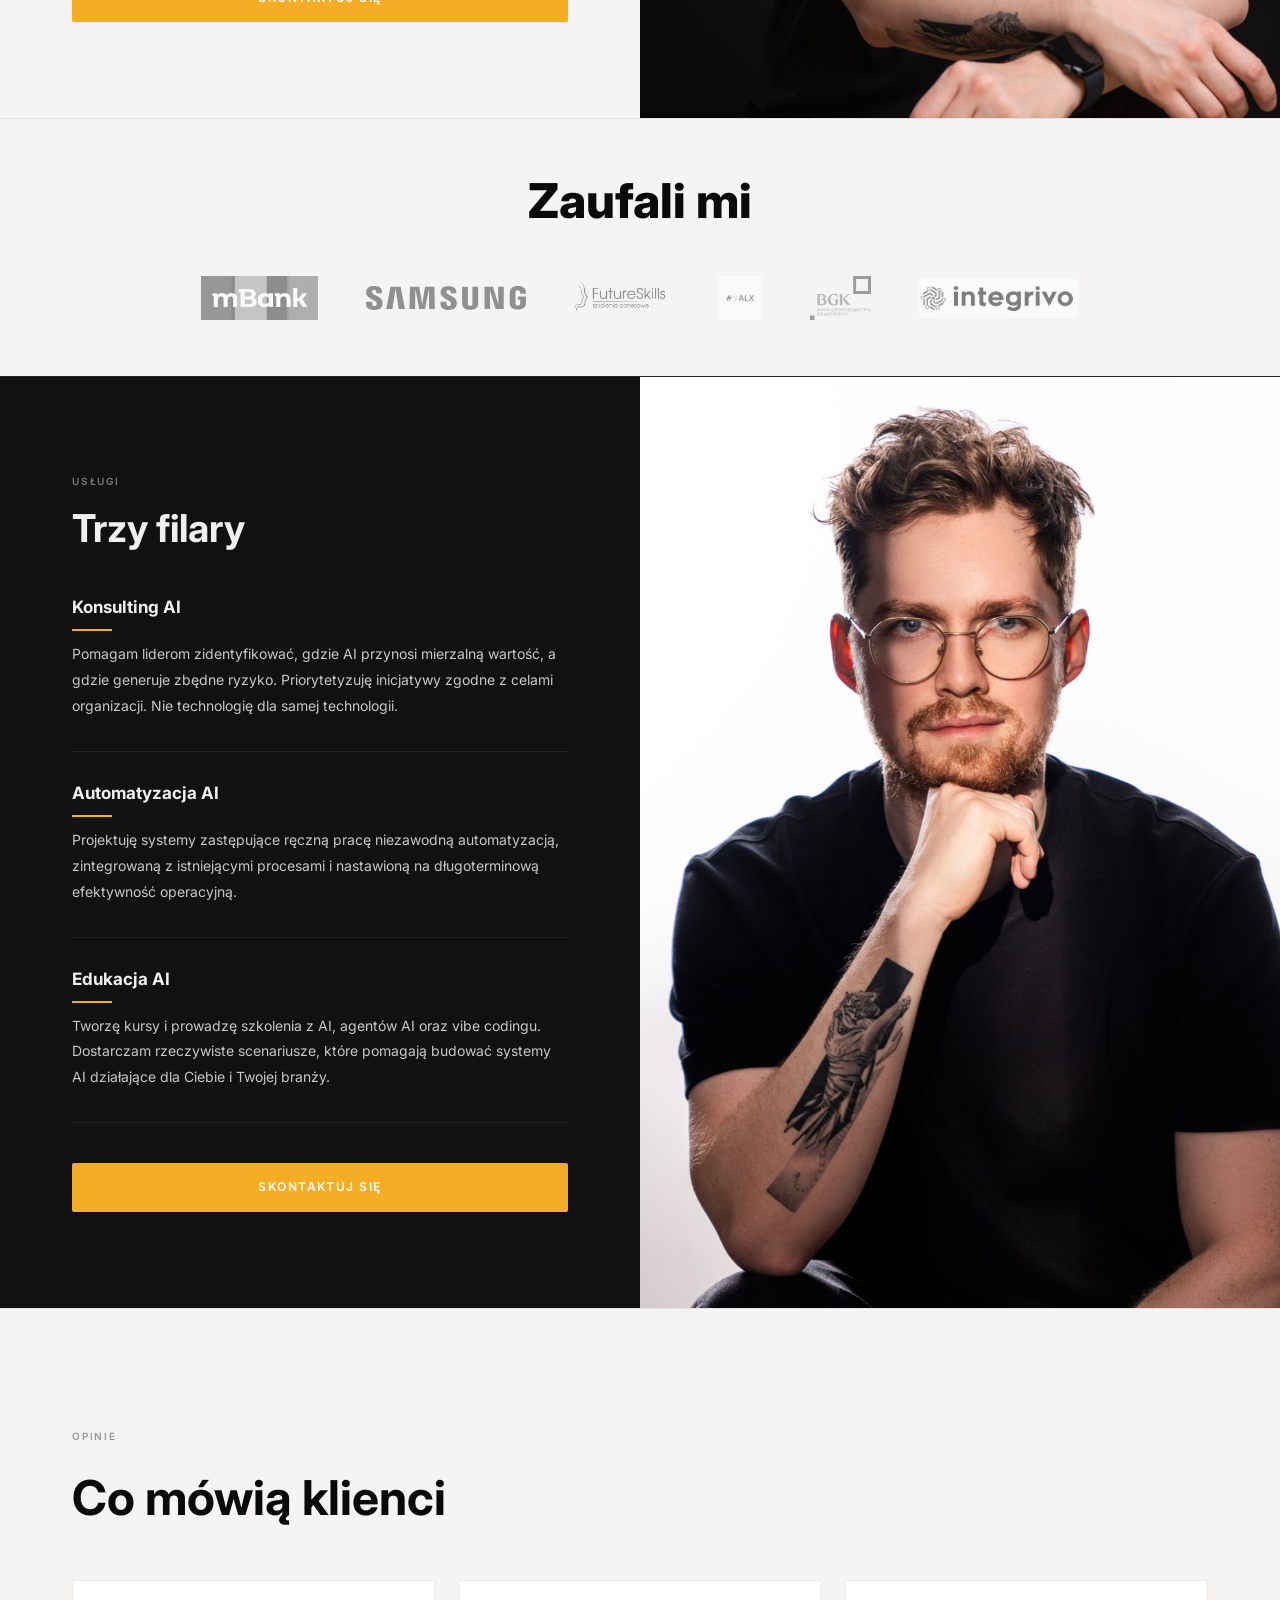
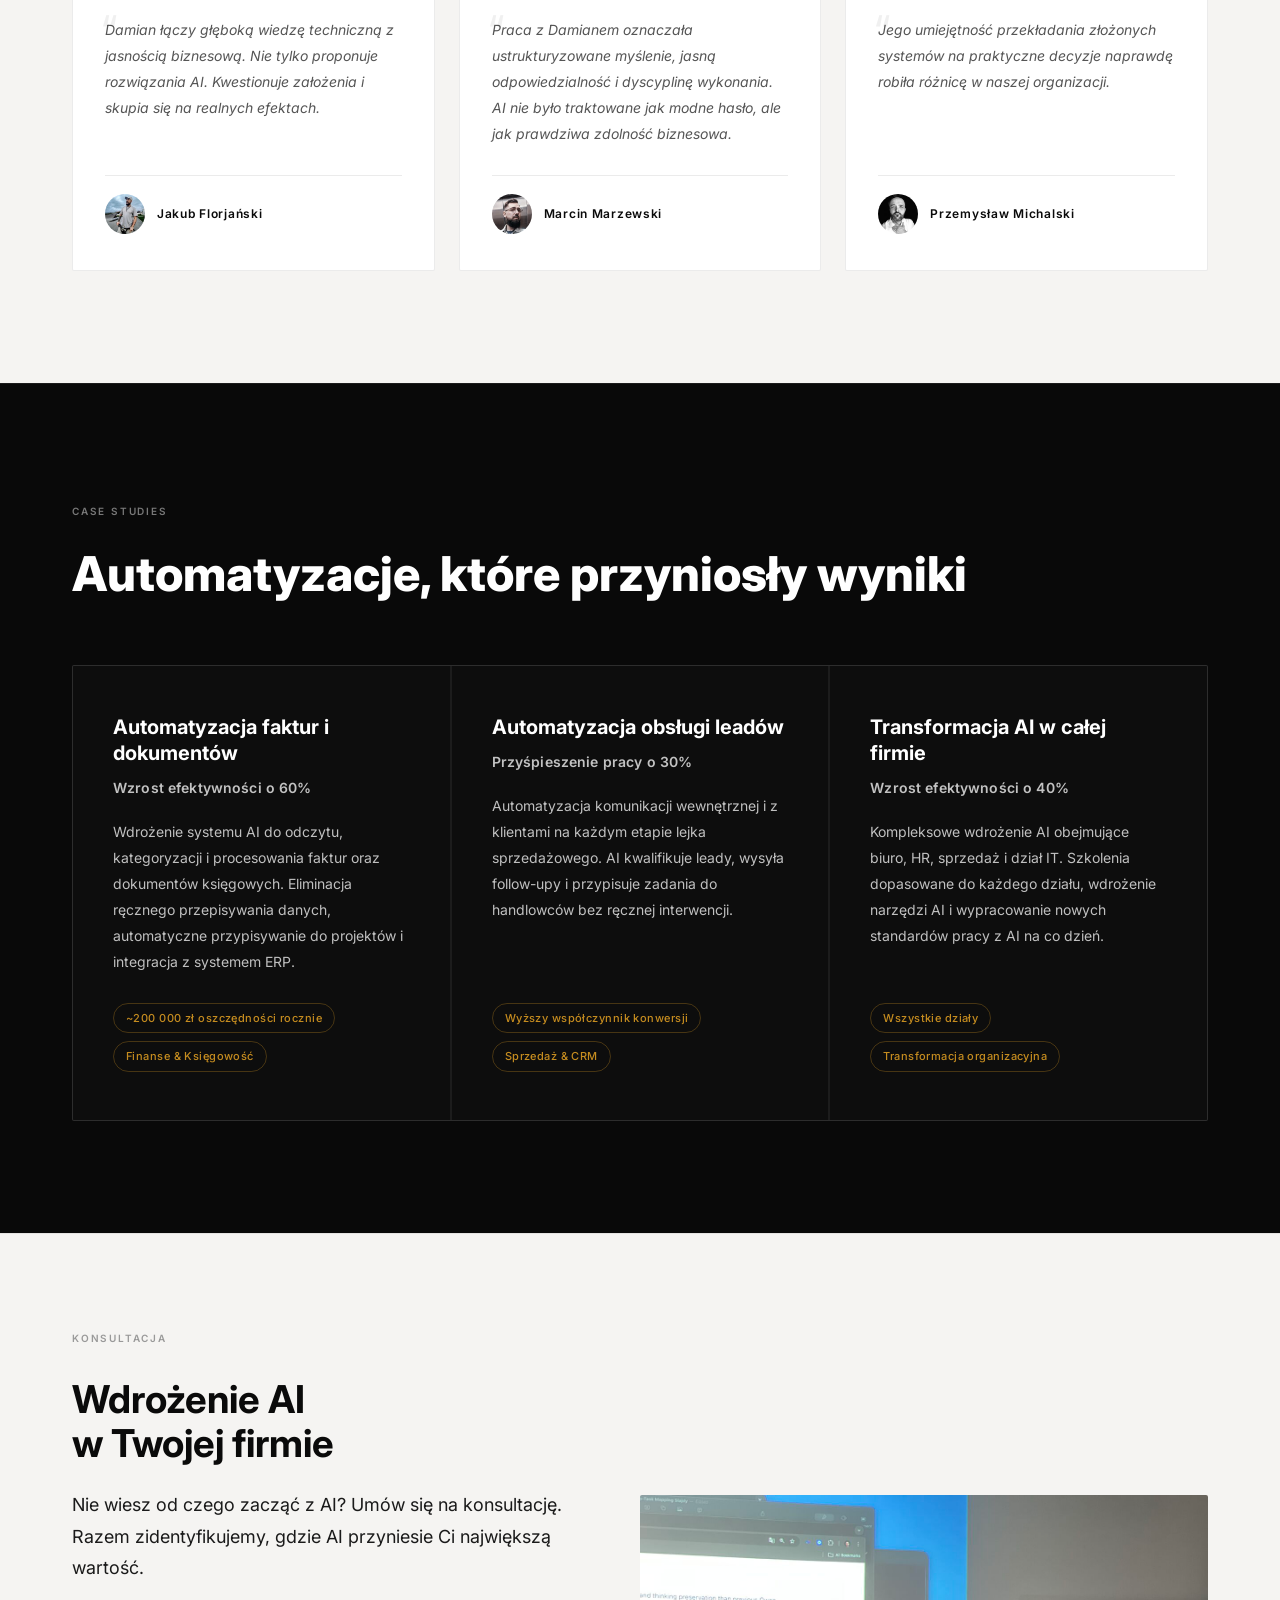
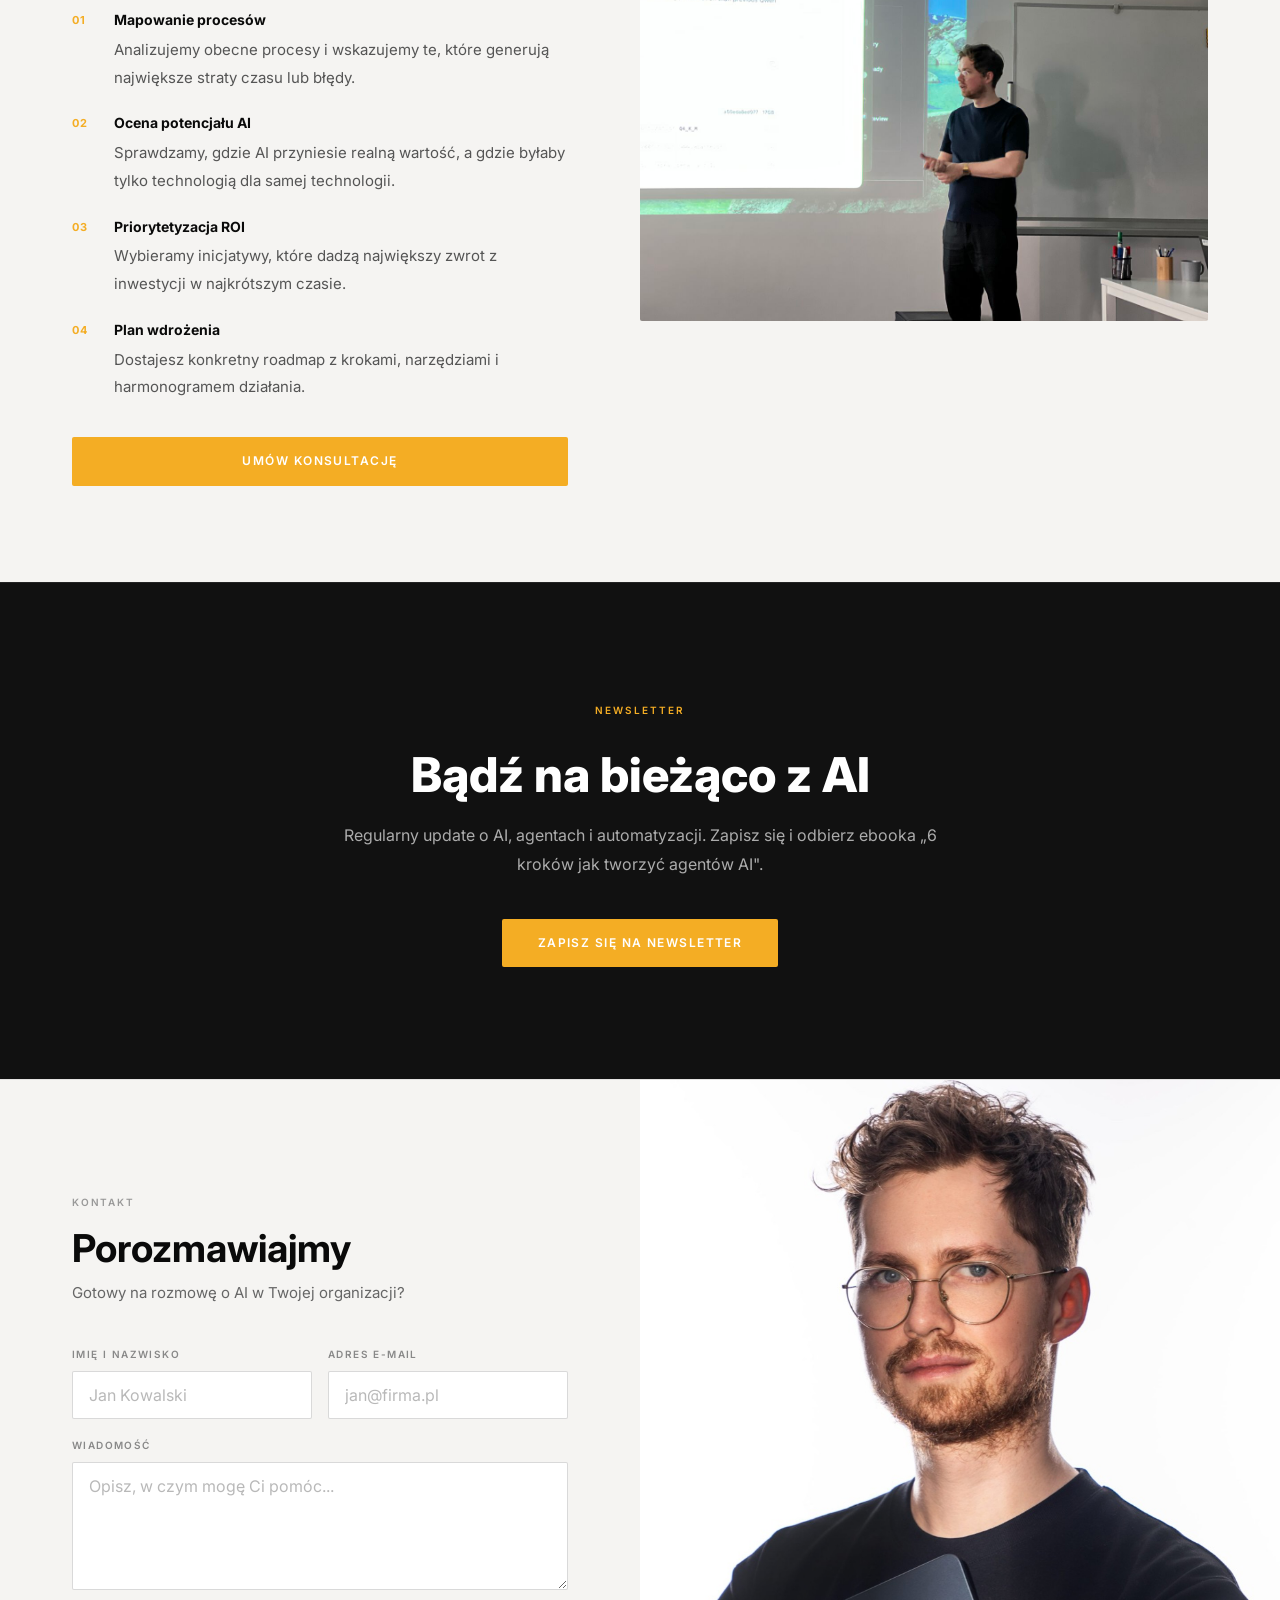
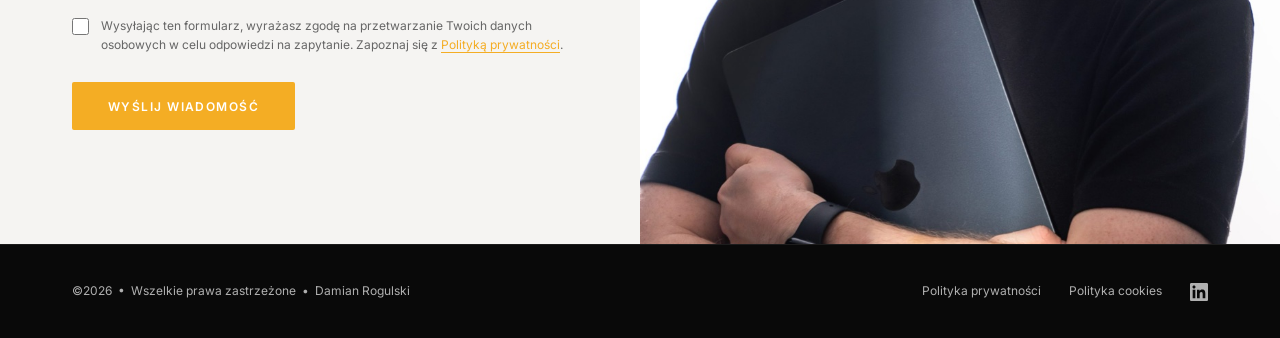
==== commit b6ac1439: "Add case studies, trusted by, consultation steps + UI tweaks - New sections: case studies (3 cards, " ====
--- a/index.html
+++ b/index.html
@@ -30,6 +30,25 @@
 
   <!-- Favicon -->
   <link rel="icon" type="image/png" href="favicon.png" />
+
+  <!-- MailerLite Universal -->
+  <script>
+    (function(w,d,e,u,f,l,n){w[f]=w[f]||function(){(w[f].q=w[f].q||[])
+    .push(arguments);},l=d.createElement(e),l.async=1,l.src=u,
+    n=d.getElementsByTagName(e)[0],n.parentNode.insertBefore(l,n);})
+    (window,document,'script','https://assets.mailerlite.com/js/universal.js','ml');
+    ml('account', '2332958');
+  </script>
+  <!-- End MailerLite Universal -->
+
+  <!-- Google Analytics -->
+  <script async src="https://www.googletagmanager.com/gtag/js?id=G-HHSC8QCE48"></script>
+  <script>
+    window.dataLayer = window.dataLayer || [];
+    function gtag(){dataLayer.push(arguments);}
+    gtag('js', new Date());
+    gtag('config', 'G-HHSC8QCE48');
+  </script>
 
   <!-- Fonts -->
   <link rel="preconnect" href="https://fonts.googleapis.com" />
@@ -113,7 +132,7 @@
     </div>
     <div class="hero__content">
       <p class="hero__eyebrow">SZKOLENIA &nbsp;•&nbsp; KONSULTING &nbsp;•&nbsp; AUTOMATYZACJA</p>
-      <h1 class="hero__title">NAUCZ SIĘ AI,<br>KTÓRA PRZYNOSI<br>WYNIKI</h1>
+      <h1 class="hero__title">PRZYŚPIESZĘ<br>TWOJĄ PRACĘ<br>DZIĘKI AI</h1>
       <a href="#kontakt" class="btn btn--primary">SKONTAKTUJ SIĘ</a>
     </div>
   </section>
@@ -159,6 +178,23 @@
   </section>
 
   <!-- ========================
+       TRUSTED BY
+       ======================== -->
+  <section class="trusted">
+    <div class="container">
+      <h2 class="trusted__title">Zaufali mi</h2>
+      <div class="trusted__logos">
+        <img src="images/logos/mbank.jpg"        alt="mBank"         loading="lazy" />
+        <img src="images/logos/samsung.svg"      alt="Samsung"       loading="lazy" />
+        <img src="images/logos/futureskills.png" alt="Future Skills" loading="lazy" />
+        <img src="images/logos/alx.jpg"          alt="ALX"           loading="lazy" />
+        <img src="images/logos/bgk.svg"          alt="BGK"           loading="lazy" />
+        <img src="images/logos/integrivo.avif"   alt="Integrivo"     loading="lazy" />
+      </div>
+    </div>
+  </section>
+
+  <!-- ========================
        SERVICES
        ======================== -->
   <section class="services" id="uslugi">
@@ -247,6 +283,129 @@
           </div>
         </div>
 
+      </div>
+    </div>
+  </section>
+
+  <!-- ========================
+       CASE STUDIES
+       ======================== -->
+  <section class="case-studies">
+    <div class="container">
+      <div class="case-studies__header">
+        <span class="section-label">Case Studies</span>
+        <h2 class="case-studies__title">Automatyzacje, które przyniosły wyniki</h2>
+      </div>
+
+      <div class="case-studies__grid">
+
+        <div class="case-study">
+          <h3 class="case-study__name">Automatyzacja faktur i dokumentów</h3>
+          <p class="case-study__metric">Wzrost efektywności o 60%</p>
+          <p class="case-study__desc">
+            Wdrożenie systemu AI do odczytu, kategoryzacji i procesowania faktur
+            oraz dokumentów księgowych. Eliminacja ręcznego przepisywania danych,
+            automatyczne przypisywanie do projektów i integracja z systemem ERP.
+          </p>
+          <div class="case-study__result">
+            <span class="case-study__tag">~200 000 zł oszczędności rocznie</span>
+            <span class="case-study__tag">Finanse &amp; Księgowość</span>
+          </div>
+        </div>
+
+        <div class="case-study">
+          <h3 class="case-study__name">Automatyzacja obsługi leadów</h3>
+          <p class="case-study__metric">Przyśpieszenie pracy o 30%</p>
+          <p class="case-study__desc">
+            Automatyzacja komunikacji wewnętrznej i z klientami na każdym etapie
+            lejka sprzedażowego. AI kwalifikuje leady, wysyła follow-upy
+            i przypisuje zadania do handlowców bez ręcznej interwencji.
+          </p>
+          <div class="case-study__result">
+            <span class="case-study__tag">Wyższy współczynnik konwersji</span>
+            <span class="case-study__tag">Sprzedaż &amp; CRM</span>
+          </div>
+        </div>
+
+        <div class="case-study">
+          <h3 class="case-study__name">Transformacja AI w całej firmie</h3>
+          <p class="case-study__metric">Wzrost efektywności o 40%</p>
+          <p class="case-study__desc">
+            Kompleksowe wdrożenie AI obejmujące biuro, HR, sprzedaż i dział IT.
+            Szkolenia dopasowane do każdego działu, wdrożenie narzędzi AI
+            i wypracowanie nowych standardów pracy z AI na co dzień.
+          </p>
+          <div class="case-study__result">
+            <span class="case-study__tag">Wszystkie działy</span>
+            <span class="case-study__tag">Transformacja organizacyjna</span>
+          </div>
+        </div>
+
+      </div>
+    </div>
+  </section>
+
+  <!-- ========================
+       CONSULTATION
+       ======================== -->
+  <section class="consultation">
+    <div class="consultation__content">
+      <span class="section-label">Konsultacja</span>
+      <h2 class="consultation__title">Wdrożenie AI<br>w Twojej firmie</h2>
+      <p class="consultation__lead">
+        Nie wiesz od czego zacząć z AI? Umów się na konsultację.
+        Razem zidentyfikujemy, gdzie AI przyniesie Ci największą wartość.
+      </p>
+      <ol class="consult-steps">
+        <li>
+          <span class="consult-steps__num">01</span>
+          <div>
+            <strong>Mapowanie procesów</strong>
+            <p>Analizujemy obecne procesy i wskazujemy te, które generują największe straty czasu lub błędy.</p>
+          </div>
+        </li>
+        <li>
+          <span class="consult-steps__num">02</span>
+          <div>
+            <strong>Ocena potencjału AI</strong>
+            <p>Sprawdzamy, gdzie AI przyniesie realną wartość, a gdzie byłaby tylko technologią dla samej technologii.</p>
+          </div>
+        </li>
+        <li>
+          <span class="consult-steps__num">03</span>
+          <div>
+            <strong>Priorytetyzacja ROI</strong>
+            <p>Wybieramy inicjatywy, które dadzą największy zwrot z inwestycji w najkrótszym czasie.</p>
+          </div>
+        </li>
+        <li>
+          <span class="consult-steps__num">04</span>
+          <div>
+            <strong>Plan wdrożenia</strong>
+            <p>Dostajesz konkretny roadmap z krokami, narzędziami i harmonogramem działania.</p>
+          </div>
+        </li>
+      </ol>
+      <a href="#kontakt" class="btn btn--primary">UMÓW KONSULTACJĘ</a>
+    </div>
+    <div class="consultation__photo">
+      <img src="images/damian.jpg" alt="Damian Rogulski" loading="lazy" />
+    </div>
+  </section>
+
+  <!-- ========================
+       NEWSLETTER CTA
+       ======================== -->
+  <section class="newsletter-cta">
+    <div class="container">
+      <div class="newsletter-cta__inner">
+        <span class="section-label">Newsletter</span>
+        <h2 class="newsletter-cta__title">Bądź na bieżąco z AI</h2>
+        <p class="newsletter-cta__sub">
+          Regularny update o AI, agentach i automatyzacji.
+          Zapisz się i odbierz ebooka „6 kroków jak tworzyć agentów AI".
+        </p>
+        <a href="newsletter.html" class="btn btn--primary">ZAPISZ SIĘ NA NEWSLETTER</a>
       </div>
     </div>
   </section>
--- a/styles.css
+++ b/styles.css
@@ -84,7 +84,7 @@
 
 .btn--primary {
   background: var(--gold);
-  color: #0a0a0a;
+  color: #fff;
 }
 .btn--primary:hover { background: var(--gold-hover); }
 
@@ -768,6 +768,331 @@
   padding: 12px;
   vertical-align: top;
 }
+
+/* =========================================
+   TRUSTED BY
+   ========================================= */
+.trusted {
+  padding: 56px 0;
+  background: #f5f4f2;
+  border-top: 1px solid rgba(0,0,0,0.07);
+}
+
+.trusted__title {
+  text-align: center;
+  font-size: clamp(28px, 4vw, 48px);
+  font-weight: 800;
+  color: #0a0a0a;
+  margin-bottom: 48px;
+  line-height: 1.1;
+}
+
+.trusted__logos {
+  display: flex;
+  align-items: center;
+  justify-content: center;
+  flex-wrap: wrap;
+  gap: 48px;
+}
+
+.trusted__logos img {
+  height: 44px;
+  width: auto;
+  max-width: 160px;
+  object-fit: contain;
+  filter: grayscale(100%) opacity(0.5);
+  transition: filter 0.22s;
+}
+.trusted__logos img:hover {
+  filter: grayscale(0%) opacity(1);
+}
+
+/* =========================================
+   CASE STUDIES
+   ========================================= */
+.case-studies {
+  padding: 112px 0;
+  background: var(--bg);
+  border-top: 1px solid var(--border);
+}
+
+.case-studies__header {
+  margin-bottom: 64px;
+}
+
+.case-studies__title {
+  font-size: clamp(28px, 4vw, 48px);
+  font-weight: 800;
+  color: #fff;
+  margin-top: 12px;
+  line-height: 1.1;
+}
+
+.case-studies__grid {
+  display: grid;
+  grid-template-columns: repeat(3, 1fr);
+  gap: 2px;
+  background: var(--border);
+  border: 1px solid var(--border);
+  border-radius: 2px;
+  overflow: hidden;
+}
+
+.case-study {
+  background: #0d0d0d;
+  padding: 48px 40px;
+  display: flex;
+  flex-direction: column;
+  transition: background 0.22s;
+}
+.case-study:hover { background: #141414; }
+
+.case-study__name {
+  font-size: 20px;
+  font-weight: 700;
+  color: #fff;
+  margin-bottom: 10px;
+  line-height: 1.3;
+}
+
+.case-study__metric {
+  font-size: 14px;
+  font-weight: 600;
+  color: rgba(255,255,255,0.75);
+  margin-bottom: 20px;
+  letter-spacing: 0.01em;
+}
+
+.case-study__desc {
+  font-size: 14px;
+  line-height: 1.85;
+  color: #c0c0c0;
+  flex: 1;
+  margin-bottom: 28px;
+}
+
+.case-study__result {
+  display: flex;
+  flex-wrap: wrap;
+  gap: 8px;
+  margin-top: auto;
+}
+
+.case-study__tag {
+  font-size: 11px;
+  font-weight: 500;
+  letter-spacing: 0.04em;
+  padding: 5px 12px;
+  border: 1px solid rgba(244,173,36,0.25);
+  color: rgba(244,173,36,0.8);
+  border-radius: 100px;
+}
+
+/* =========================================
+   NEWSLETTER CTA  (dark, centered band)
+   ========================================= */
+.newsletter-cta {
+  padding: 112px 0;
+  background: var(--bg-alt);
+  border-top: 1px solid var(--border);
+  text-align: center;
+}
+
+.newsletter-cta__inner {
+  max-width: 640px;
+  margin: 0 auto;
+}
+
+.newsletter-cta .section-label { color: var(--gold); letter-spacing: 0.2em; }
+
+.newsletter-cta__title {
+  font-size: clamp(28px, 4vw, 48px);
+  font-weight: 800;
+  color: #fff;
+  margin-top: 14px;
+  margin-bottom: 20px;
+  line-height: 1.1;
+}
+
+.newsletter-cta__sub {
+  font-size: 16px;
+  line-height: 1.8;
+  color: rgba(255,255,255,0.65);
+  margin-bottom: 40px;
+}
+
+/* =========================================
+   CONSULTATION  (light, split layout)
+   ========================================= */
+.consultation {
+  display: grid;
+  grid-template-columns: 1fr 1fr;
+  min-height: 85vh;
+  background: #f5f4f2;
+  border-top: 1px solid rgba(0,0,0,0.07);
+}
+
+.consultation__content {
+  padding: var(--pad-y) var(--pad-x);
+  display: flex;
+  flex-direction: column;
+  justify-content: center;
+}
+
+.consultation .section-label { color: #999; }
+
+.consultation__title {
+  font-size: clamp(28px, 3vw, 44px);
+  font-weight: 700;
+  margin-bottom: 24px;
+  line-height: 1.15;
+  color: #0a0a0a;
+  margin-top: 14px;
+}
+
+.consultation__lead {
+  font-size: 18px;
+  line-height: 1.75;
+  color: #1a1a1a;
+  margin-bottom: 20px;
+}
+
+.consultation__content p:not(.consultation__lead) {
+  font-size: 15px;
+  line-height: 1.85;
+  color: #555;
+  margin-bottom: 36px;
+}
+
+/* 4 steps */
+.consult-steps {
+  list-style: none;
+  margin: 4px 0 36px;
+  display: flex;
+  flex-direction: column;
+  gap: 20px;
+}
+.consult-steps li {
+  display: flex;
+  gap: 18px;
+  align-items: flex-start;
+}
+.consult-steps__num {
+  font-size: 11px;
+  font-weight: 700;
+  color: var(--gold);
+  letter-spacing: 0.08em;
+  padding-top: 3px;
+  flex-shrink: 0;
+  width: 24px;
+}
+.consult-steps strong {
+  display: block;
+  font-size: 14px;
+  font-weight: 700;
+  color: #0a0a0a;
+  margin-bottom: 4px;
+}
+.consult-steps p {
+  font-size: 13px;
+  line-height: 1.7;
+  color: #666;
+  margin-bottom: 0 !important;
+}
+
+.consultation__photo {
+  display: flex;
+  align-items: center;
+  justify-content: center;
+  padding: var(--pad-y) var(--pad-x) var(--pad-y) 0;
+}
+.consultation__photo img {
+  width: 100%;
+  max-height: 52vh;
+  object-fit: cover;
+  object-position: top center;
+  border-radius: 2px;
+}
+
+/* =========================================
+   NEWSLETTER HERO
+   ========================================= */
+.nl-hero {
+  position: relative;
+  min-height: 100vh;
+  overflow: hidden;
+  padding-top: var(--nav-h);
+  display: flex;
+  align-items: center;
+}
+
+.nl-hero__bg {
+  position: absolute;
+  inset: 0;
+  z-index: 0;
+}
+.nl-hero__bg img {
+  width: 100%;
+  height: 100%;
+  object-fit: cover;
+  object-position: center 25%;
+}
+.nl-hero__bg::after {
+  content: '';
+  position: absolute;
+  inset: 0;
+  background: linear-gradient(
+    105deg,
+    rgba(9,9,9,0.97) 35%,
+    rgba(9,9,9,0.70) 62%,
+    rgba(9,9,9,0.25) 100%
+  );
+}
+
+.nl-hero__container {
+  position: relative;
+  z-index: 1;
+  width: 100%;
+  max-width: var(--max-w);
+  margin: 0 auto;
+  padding: 0 var(--pad-x);
+}
+
+.nl-hero__content {
+  max-width: 560px;
+  padding: var(--pad-y) 0;
+}
+
+.nl-hero .section-label { color: var(--gold); letter-spacing: 0.2em; }
+
+.nl-hero__title {
+  font-size: clamp(30px, 4vw, 56px);
+  font-weight: 800;
+  color: #fff;
+  line-height: 1.08;
+  margin-top: 14px;
+  margin-bottom: 20px;
+}
+
+.nl-hero__sub {
+  font-size: 15px;
+  line-height: 1.8;
+  color: rgba(255,255,255,0.82);
+  margin-bottom: 28px;
+}
+
+.nl-hero__chips {
+  display: flex;
+  flex-wrap: wrap;
+  gap: 8px;
+  margin-bottom: 36px;
+}
+.nl-hero__chips .chip {
+  border-color: rgba(255,255,255,0.14);
+  color: #999;
+}
+
+.nl-hero__form { max-width: 480px; }
 
 /* =========================================
    RESPONSIVE — TABLET
@@ -837,6 +1162,25 @@
   .services__photo { height: 65vw; min-height: 300px; }
   .services__photo img { position: relative; inset: auto; width: 100%; height: 100%; }
 
+  /* Trusted by */
+  .trusted__logos { gap: 28px; }
+  .trusted__logos img { height: 26px; max-width: 90px; }
+
+  /* Case studies */
+  .case-studies { padding: 72px 0; }
+  .case-studies__grid { grid-template-columns: 1fr; gap: 1px; }
+  .case-study { padding: 36px 28px; }
+  .case-study__metric { font-size: 32px; }
+
+  /* Newsletter CTA */
+  .newsletter-cta { padding: 72px 0; }
+
+  /* Consultation */
+  .consultation { grid-template-columns: 1fr; }
+  .consultation__content { padding: var(--pad-y) var(--pad-x); }
+  .consultation__photo { padding: 0 var(--pad-x) var(--pad-y); justify-content: flex-start; }
+  .consultation__photo img { max-height: 60vw; }
+
   /* Testimonials */
   .testimonials { padding: 72px 0; }
   .testimonials__grid { grid-template-columns: 1fr; gap: 16px; }
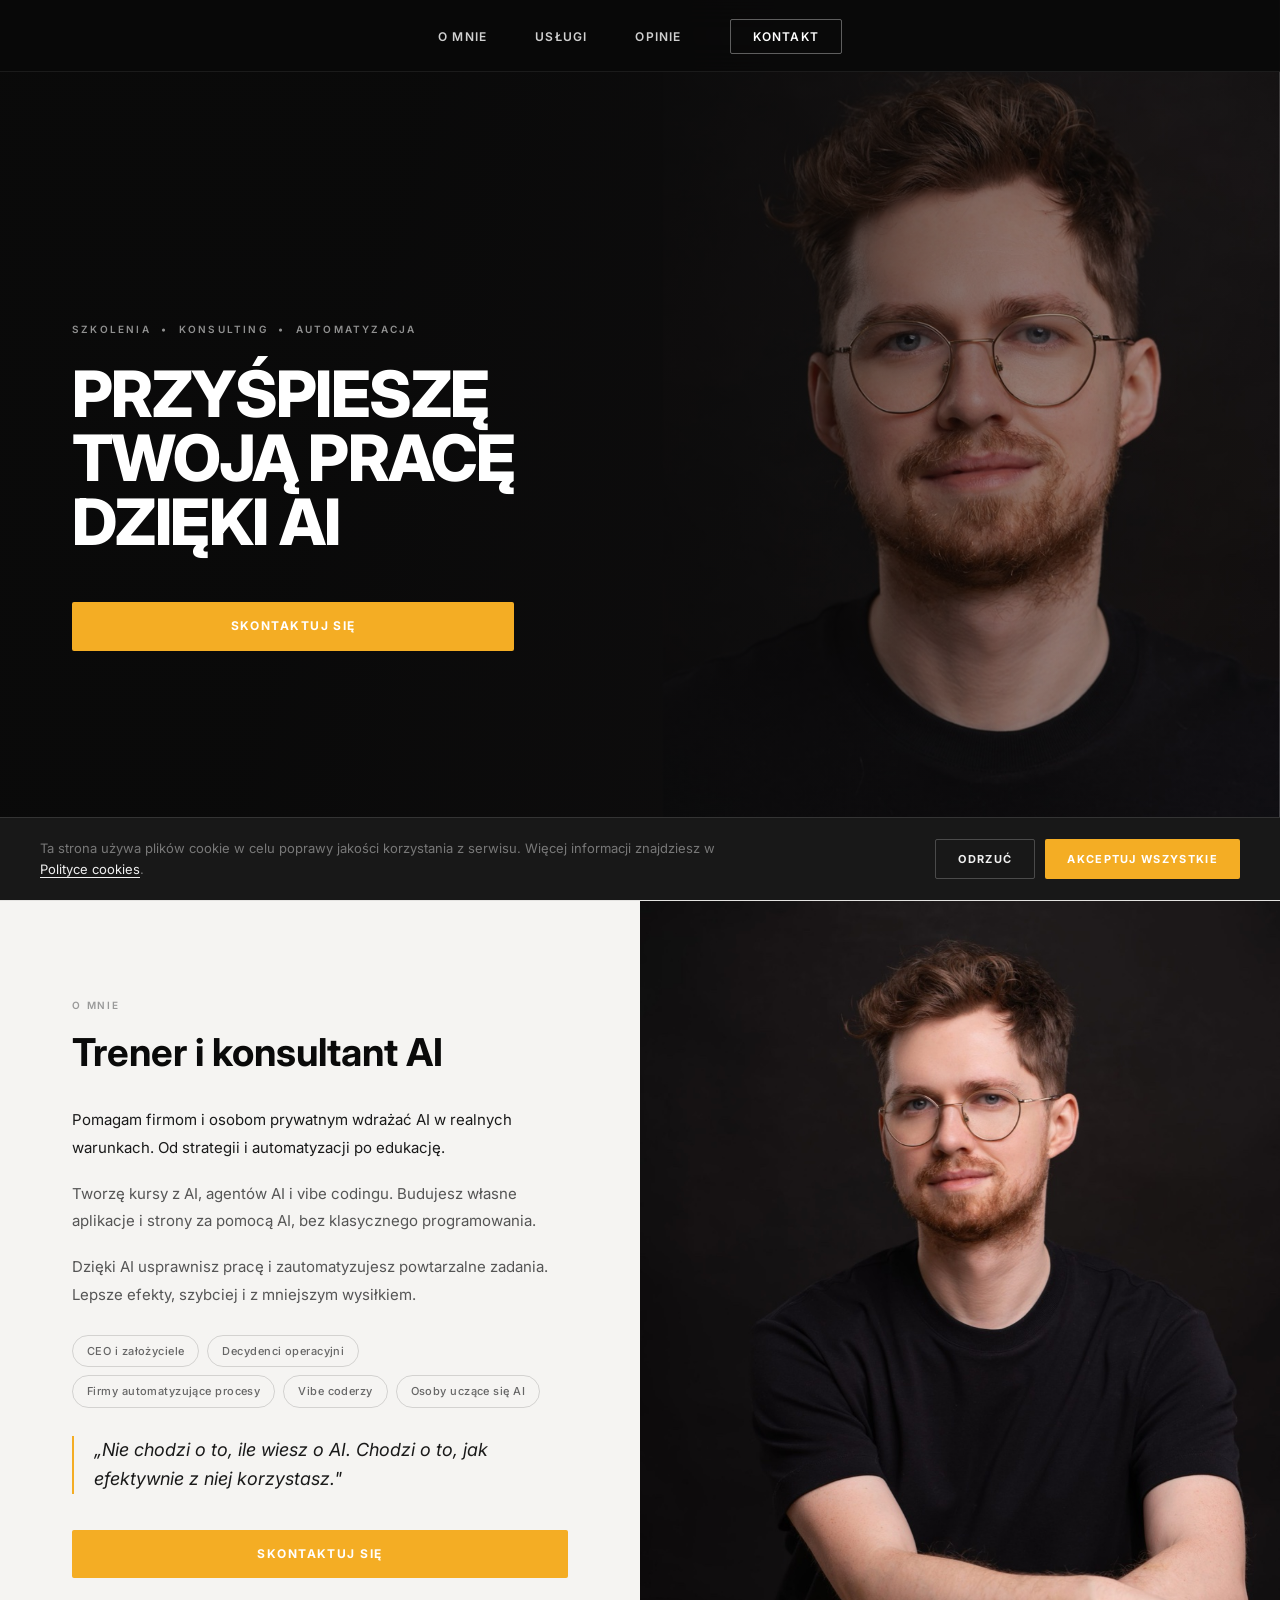
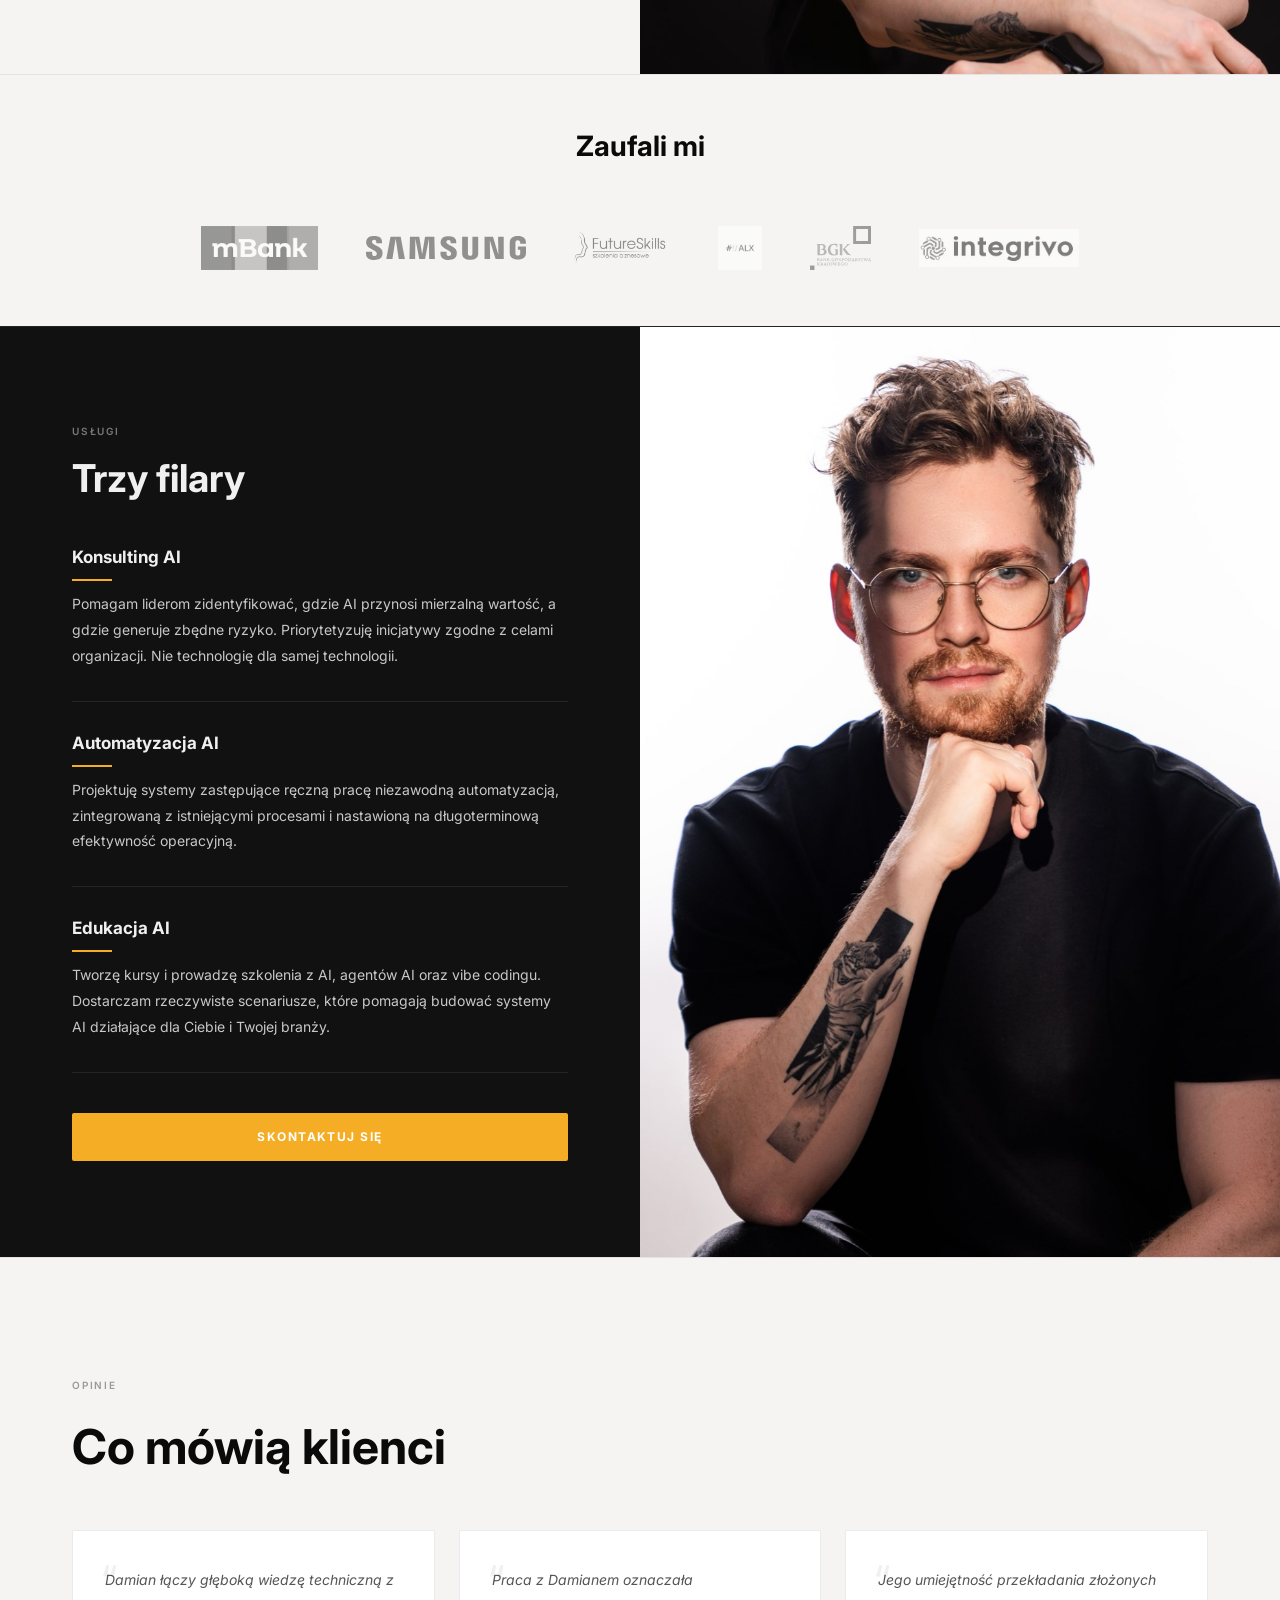
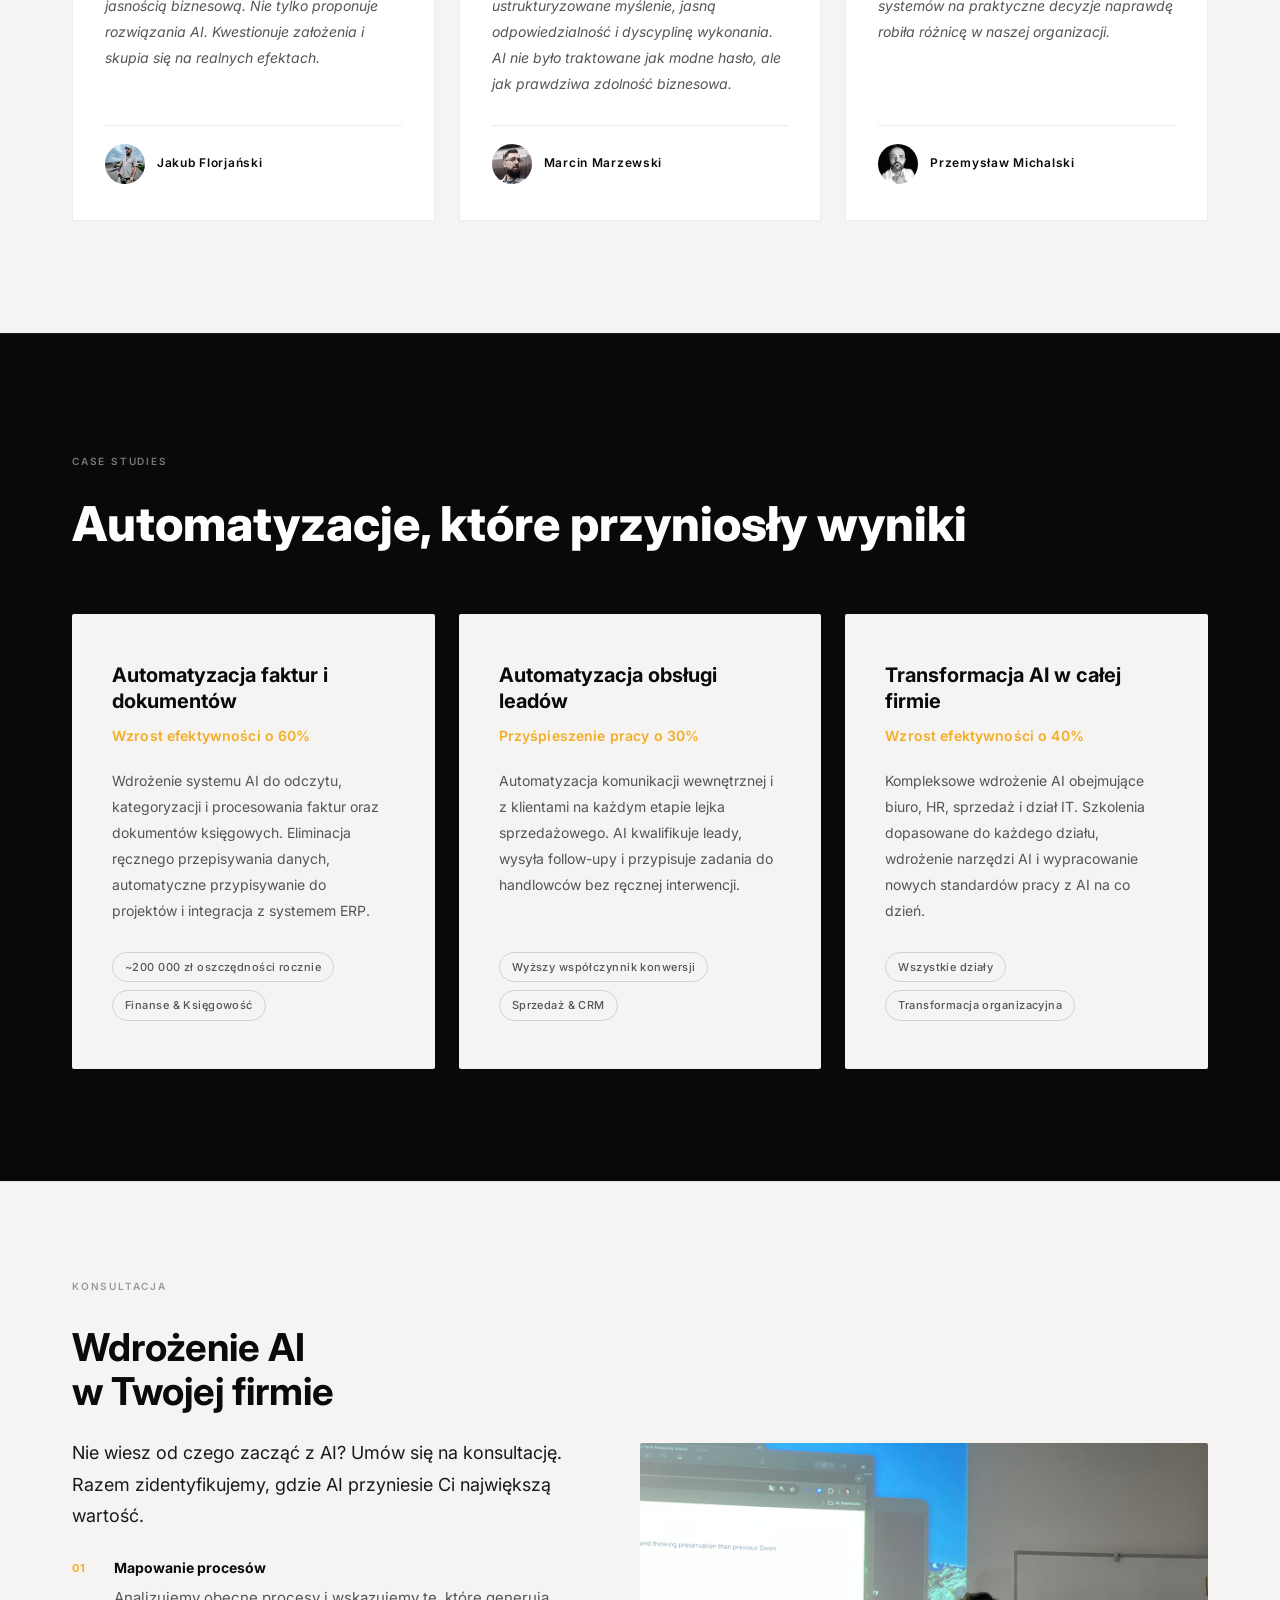
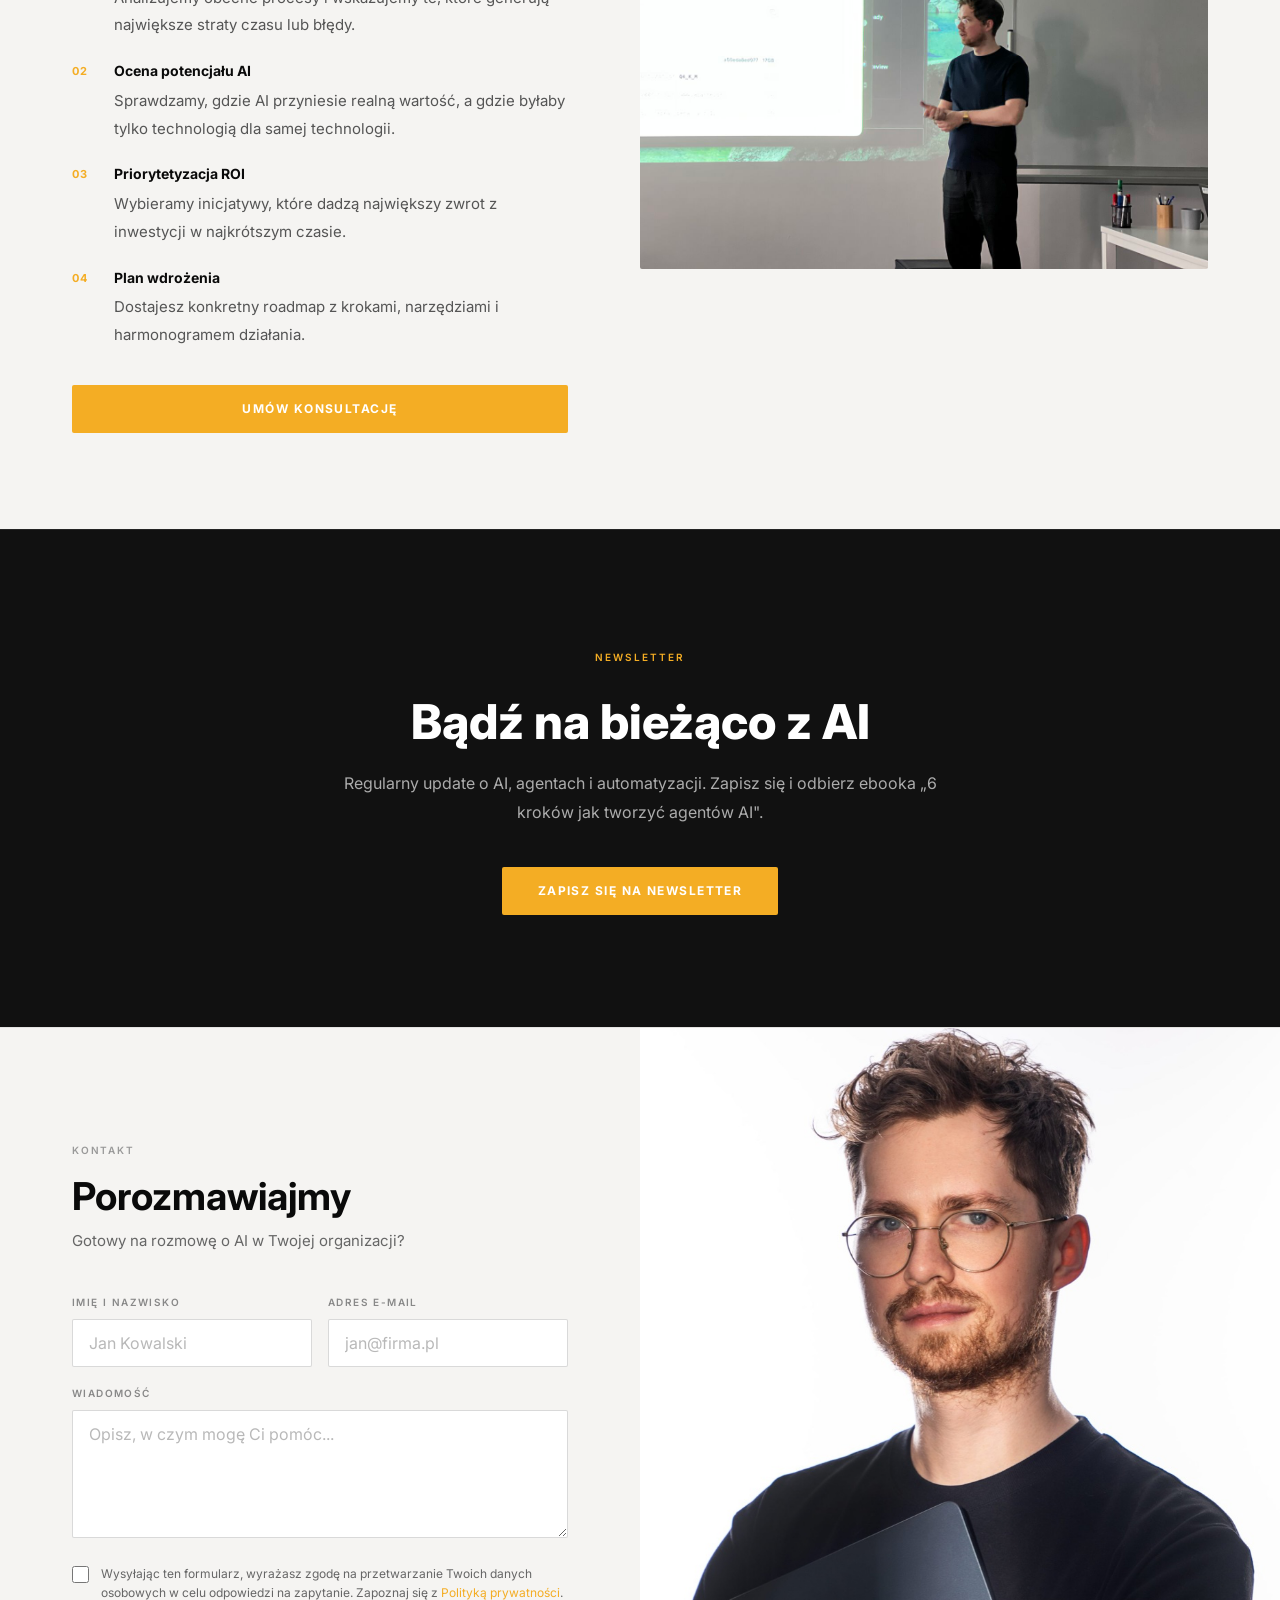
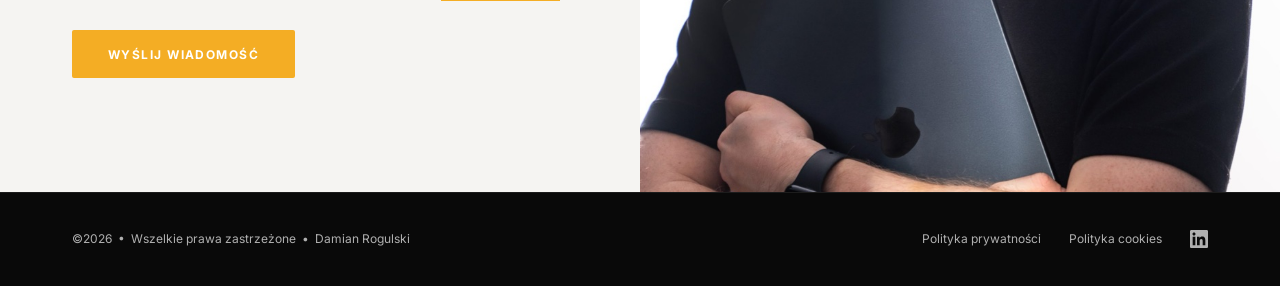
==== commit 25d0b6ea: "UI refinements: case studies, trusted by, about heading - Case study cards: light bg, dark text, gol" ====
--- a/index.html
+++ b/index.html
@@ -143,7 +143,7 @@
   <section class="about" id="o-mnie">
     <div class="about__content">
       <span class="section-label">O mnie</span>
-      <h2 class="about__heading">Konsultant&nbsp;AI,<br>trener i&nbsp;twórca kursów</h2>
+      <h2 class="about__heading">Trener i&nbsp;konsultant AI</h2>
 
       <p class="about__lead">
         Pomagam firmom i osobom prywatnym wdrażać AI w realnych warunkach.
--- a/styles.css
+++ b/styles.css
@@ -71,7 +71,7 @@
   padding: 14px 36px;
   font-family: var(--font);
   font-size: 12px;
-  font-weight: 600;
+  font-weight: 700;
   letter-spacing: 0.12em;
   text-transform: uppercase;
   cursor: pointer;
@@ -780,10 +780,10 @@
 
 .trusted__title {
   text-align: center;
-  font-size: clamp(28px, 4vw, 48px);
-  font-weight: 800;
+  font-size: clamp(20px, 2.2vw, 28px);
+  font-weight: 700;
   color: #0a0a0a;
-  margin-bottom: 48px;
+  margin-bottom: 64px;
   line-height: 1.1;
 }
 
@@ -831,26 +831,25 @@
 .case-studies__grid {
   display: grid;
   grid-template-columns: repeat(3, 1fr);
-  gap: 2px;
-  background: var(--border);
-  border: 1px solid var(--border);
+  gap: 24px;
+}
+
+.case-study {
+  background: #f5f4f2;
+  padding: 48px 40px;
+  display: flex;
+  flex-direction: column;
   border-radius: 2px;
-  overflow: hidden;
-}
-
-.case-study {
-  background: #0d0d0d;
-  padding: 48px 40px;
-  display: flex;
-  flex-direction: column;
-  transition: background 0.22s;
-}
-.case-study:hover { background: #141414; }
+  transition: box-shadow 0.22s;
+}
+.case-study:hover {
+  box-shadow: 0 8px 32px rgba(0,0,0,0.18);
+}
 
 .case-study__name {
   font-size: 20px;
   font-weight: 700;
-  color: #fff;
+  color: #0a0a0a;
   margin-bottom: 10px;
   line-height: 1.3;
 }
@@ -858,7 +857,7 @@
 .case-study__metric {
   font-size: 14px;
   font-weight: 600;
-  color: rgba(255,255,255,0.75);
+  color: var(--gold);
   margin-bottom: 20px;
   letter-spacing: 0.01em;
 }
@@ -866,7 +865,7 @@
 .case-study__desc {
   font-size: 14px;
   line-height: 1.85;
-  color: #c0c0c0;
+  color: #555;
   flex: 1;
   margin-bottom: 28px;
 }
@@ -883,8 +882,8 @@
   font-weight: 500;
   letter-spacing: 0.04em;
   padding: 5px 12px;
-  border: 1px solid rgba(244,173,36,0.25);
-  color: rgba(244,173,36,0.8);
+  border: 1px solid rgba(0,0,0,0.14);
+  color: #555;
   border-radius: 100px;
 }
 
